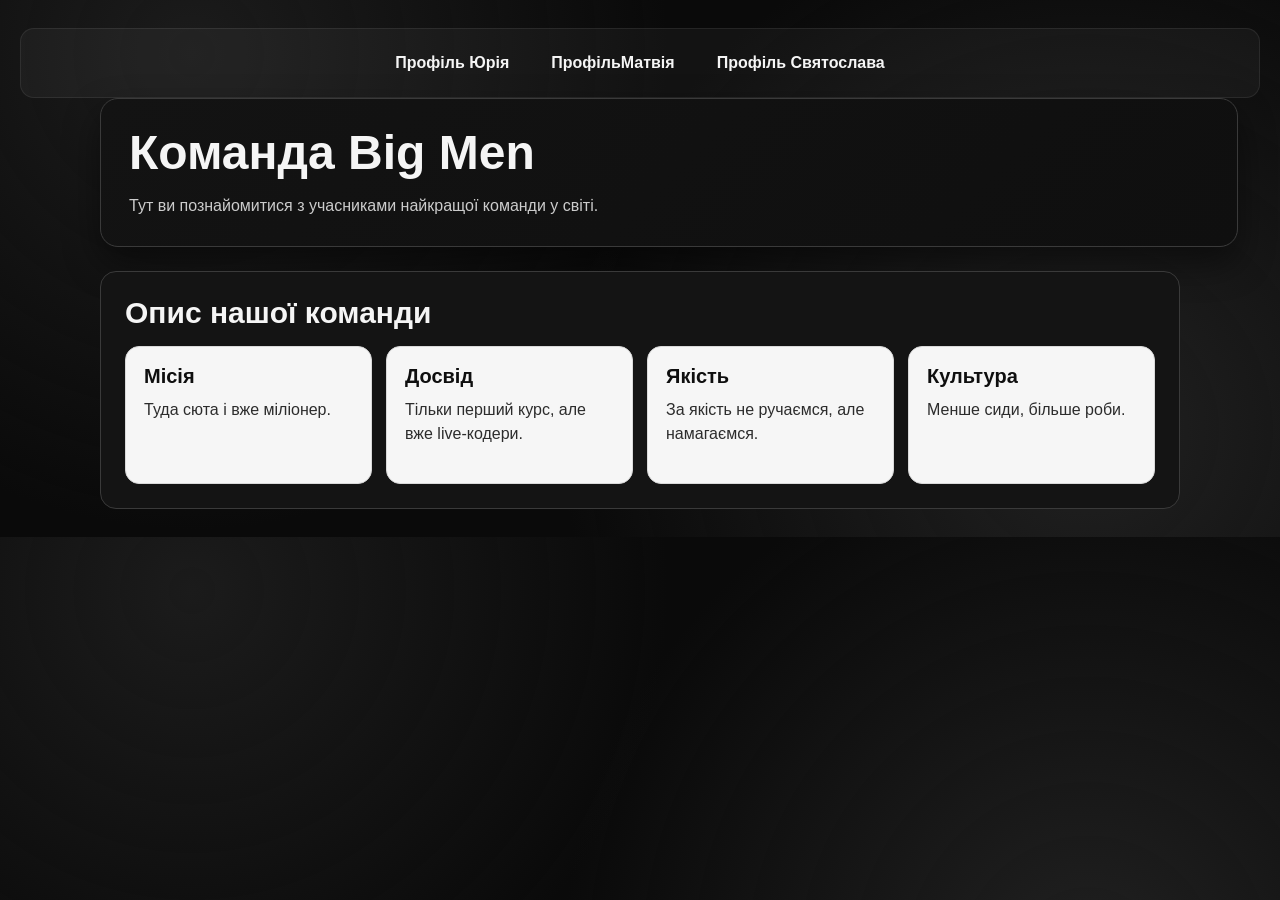
==== index.html @ 5941e0c5 "Промт: Проект — це локальний сайт. На головній сторінці index.html є список учасників, і кожен веде " ====
﻿<!DOCTYPE html>
<html lang="uk">
<head>
    <meta charset="UTF-8">
    <meta name="viewport" content="width=device-width, initial-scale=1.0">
    <title>Big Men</title>
    <link rel="stylesheet" href="style.css">
</head>
<body class="home-page">
    <nav class="site-nav" aria-label="Навігація по учасниках">
        <a href="Myhal_Yurii/Myhal.html">Профіль Юрія</a>
        <a href="Matvii_Kovalov/Kovalov.html">ПрофільМатвія</a>
        <a href="Sviatoslav_Lylo/Sviatoslav.html">Профіль Святослава</a>
    </nav>

    <main class="home-shell" aria-labelledby="home-title">
        <section class="home-hero card">
            <h1 id="home-title">Команда Big Men</h1>
            <p class="home-lead">Тут ви познайомитися з учасниками найкращої команди у світі.</p>
        </section>

        <section class="home-section" aria-labelledby="team-cells-title">
            <h2 id="team-cells-title">Опис нашої команди</h2>
            <div class="home-cells">
                <article class="home-cell">
                    <h3>Місія</h3>
                    <p>Туда сюта і вже міліонер.</p>
                </article>
                <article class="home-cell">
                    <h3>Досвід</h3>
                    <p>Тільки перший курс, але вже live-кодери.</p>
                </article>
                <article class="home-cell">
                    <h3>Якість</h3>
                    <p>За якість не ручаємся, але намагаємся.</p>
                </article>
                <article class="home-cell">
                    <h3>Культура</h3>
                    <p>Менше сиди, більше роби.</p>
                </article>
            </div>
        </section>
    </main>
</body>
</html>
---- style.css ----
﻿/* Це загальні стилі для всього сайту */
body {
    background-color: #f0f4f8; /* Світло-блакитний фон */
    font-family: Arial, sans-serif;
    text-align: center;
    margin: 0;
    padding: 50px;
}

.card {
    background: white;
    padding: 30px;
    border-radius: 15px;
    display: inline-block;
    box-shadow: 0 4px 15px rgba(0,0,0,0.1);
    max-width: 400px; /* Обмежуємо ширину для кращого вигляду */
}

/* Стилі для вашого фото */
.profile-photo {
    width: 150px; /* Ширина фото */
    height: 150px; /* Висота фото */
    border-radius: 50%; /* Робить фото круглим */
    object-fit: cover; /* Запобігає розтягуванню зображення */
    border: 5px solid #f0f4f8; /* Легка рамка навколо фото */
    margin-bottom: 20px; /* Відступ знизу від фото */
}

h1 {
    color: #333;
    font-size: 24px;
    margin-bottom: 15px;
}

p {
    color: #555;
    line-height: 1.5;
    margin: 10px 0;
}

a {
    color: #ff0033;
    text-decoration: none;
    font-weight: bold;
}

    a:hover {
        text-decoration: underline;
    }
/* Додаткові стилі для списку на головній */
.team-list {
    list-style: none; /* Прибираємо стандартні крапки */
    padding: 0;
    margin-top: 20px;
}

    .team-list li {
        background-color: #f9f9f9;
        margin: 10px 0;
        padding: 15px;
        border-radius: 10px;
        transition: 0.3s;
        border: 1px solid #eee;
    }

        .team-list li:hover {
            background-color: #eef6ff;
            transform: translateY(-2px); /* Легкий ефект підстрибування */
        }

hr {
    border: 0;
    border-top: 1px solid #eee;
    margin: 20px 0;
}

/* Головна сторінка: ізольований чорно-білий стиль */
.home-page {
    --home-bg: #0a0a0a;
    --home-surface: #141414;
    --home-surface-soft: #1d1d1d;
    --home-text: #f5f5f5;
    --home-muted: #cccccc;
    --home-border: #3a3a3a;
    --home-focus: #ffffff;
    background:
        radial-gradient(circle at 15% 10%, #1b1b1b 0%, rgba(27, 27, 27, 0) 40%),
        radial-gradient(circle at 85% 80%, #202020 0%, rgba(32, 32, 32, 0) 45%),
        #0a0a0a;
    color: var(--home-text);
    font-family: "Segoe UI", "Trebuchet MS", sans-serif;
    text-align: left;
    margin: 0;
    padding: 28px 20px;
}

.home-page .home-shell {
    width: min(1080px, 100%);
    margin: 0 auto;
    display: grid;
    gap: 24px;
}

.home-page .site-nav {
    display: flex;
    justify-content: center;
    gap: 12px;
    flex-wrap: wrap;
    background: rgba(255, 255, 255, 0.04);
    border: 1px solid rgba(255, 255, 255, 0.08);
    border-radius: 14px;
    padding: 14px 18px;
}

.home-page .site-nav a {
    color: var(--home-text);
    text-decoration: none;
    padding: 10px 14px;
    border-radius: 12px;
    border: 1px solid transparent;
    transition: background 0.2s ease, border-color 0.2s ease;
}

.home-page .site-nav a:hover,
.home-page .site-nav a:focus-visible {
    background: rgba(255, 255, 255, 0.08);
    border-color: rgba(255, 255, 255, 0.16);
}

.home-page .card {
    display: block;
    max-width: none;
    width: 100%;
    background: linear-gradient(135deg, #131313 0%, #0f0f0f 100%);
    border: 1px solid var(--home-border);
    box-shadow: 0 16px 36px rgba(0, 0, 0, 0.45);
    border-radius: 18px;
    padding: 28px;
}

.home-page .home-kicker {
    margin: 0 0 8px;
    text-transform: uppercase;
    letter-spacing: 0.08em;
    font-size: 12px;
    color: var(--home-muted);
}

.home-page h1,
.home-page h2,
.home-page h3,
.home-page p {
    color: var(--home-text);
}

.home-page h1 {
    margin: 0;
    font-size: clamp(30px, 6vw, 48px);
    line-height: 1.1;
}

.home-page .home-lead {
    margin: 14px 0 0;
    color: var(--home-muted);
    max-width: 62ch;
}

.home-page .home-section {
    background: var(--home-surface);
    border: 1px solid var(--home-border);
    border-radius: 16px;
    padding: 24px;
}

.home-page h2 {
    margin: 0 0 16px;
    font-size: clamp(22px, 4.2vw, 30px);
}

.home-page .home-team-list {
    margin: 0;
    display: grid;
    gap: 12px;
}

.home-page .home-team-list li {
    margin: 0;
    padding: 0;
    border: 0;
    border-radius: 0;
    background: none;
    transform: none;
}

.home-page .home-team-list li:hover {
    background: none;
    transform: none;
}

.home-page .home-team-list a {
    display: block;
    padding: 14px 16px;
    border-radius: 12px;
    border: 1px solid var(--home-border);
    background: var(--home-surface-soft);
    color: var(--home-text);
    font-weight: 600;
    text-decoration: none;
    line-height: 1.45;
    overflow-wrap: anywhere;
    transition: background-color 0.2s ease, border-color 0.2s ease;
}

.home-page .home-team-list a:hover {
    background: #252525;
    border-color: #585858;
    text-decoration: none;
}

.home-page .home-cells {
    display: grid;
    grid-template-columns: repeat(auto-fit, minmax(220px, 1fr));
    gap: 14px;
}

.home-page .home-cell {
    background: #f6f6f6;
    color: #121212;
    border: 1px solid #d9d9d9;
    border-radius: 14px;
    padding: 18px;
    min-height: 100px;
}

.home-page .home-cell h3 {
    color: #0f0f0f;
    margin: 0 0 10px;
    font-size: 20px;
}

.home-page .home-cell p {
    color: #2c2c2c;
    margin: 0;
}

.home-page .home-cell-placeholder {
    background: repeating-linear-gradient(
        -45deg,
        #ececec,
        #ececec 10px,
        #e0e0e0 10px,
        #e0e0e0 20px
    );
}

.home-page a:focus-visible {
    outline: 3px solid var(--home-focus);
    outline-offset: 3px;
}

@media (max-width: 480px) {
    .home-page {
        padding: 16px 12px;
    }

    .home-page .card,
    .home-page .home-section {
        padding: 18px;
    }

    .home-page .home-team-list a {
        padding: 12px;
    }
}
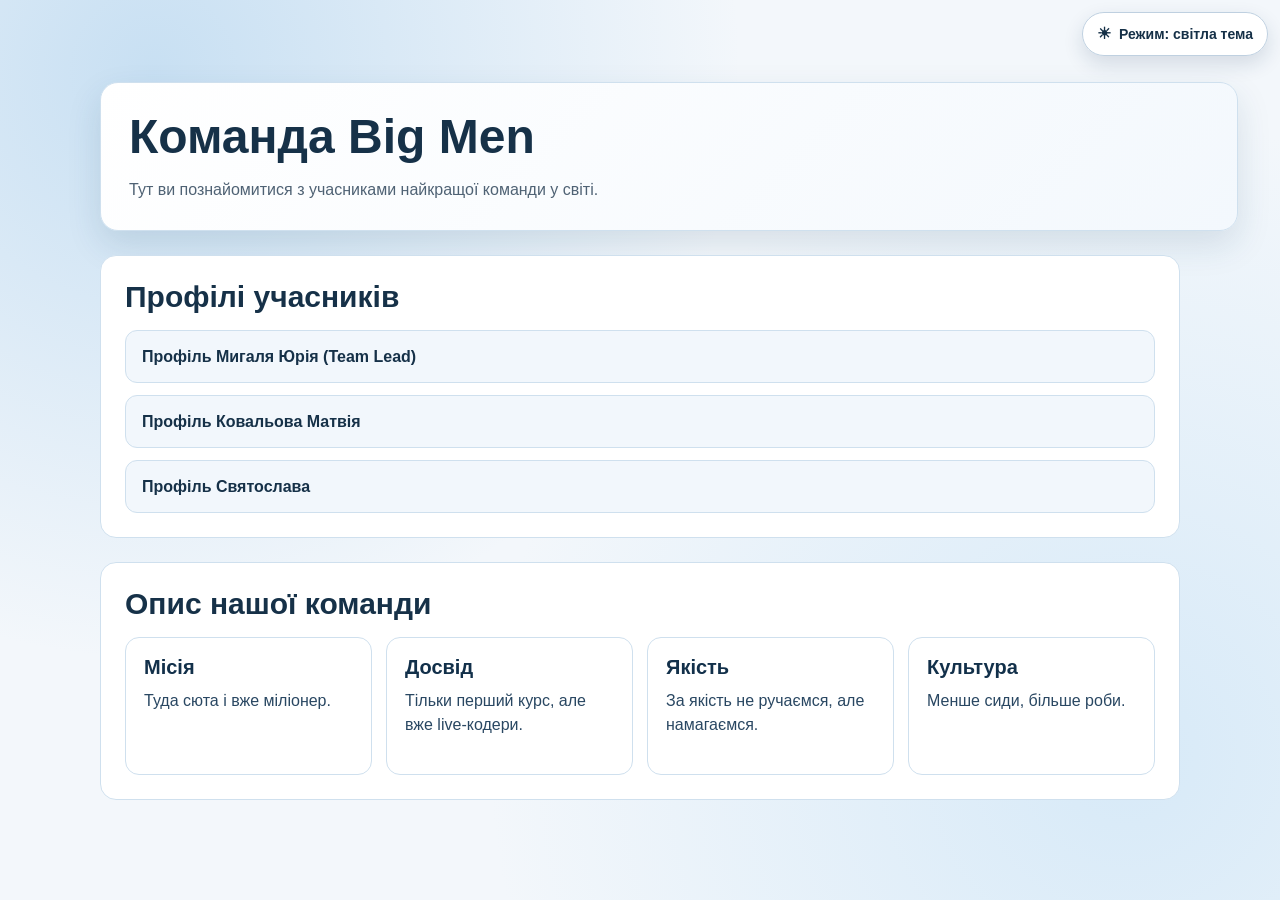
==== commit 497113eb: "Промт = На головній сторінці у index.html файлі треба обновити стиль зробити його більш сучасним, ко" ====
--- a/index.html
+++ b/index.html
@@ -7,16 +7,32 @@
     <link rel="stylesheet" href="style.css">
 </head>
 <body class="home-page">
-    <nav class="site-nav" aria-label="Навігація по учасниках">
-        <a href="Myhal_Yurii/Myhal.html">Профіль Юрія</a>
-        <a href="Matvii_Kovalov/Kovalov.html">ПрофільМатвія</a>
-        <a href="Sviatoslav_Lylo/Sviatoslav.html">Профіль Святослава</a>
-    </nav>
-
+    <input type="checkbox" id="home-theme-toggle" class="home-theme-toggle-input">
+    <label for="home-theme-toggle" class="home-theme-toggle-label">
+        <span class="home-theme-icon home-theme-icon-sun" aria-hidden="true">☀</span>
+        <span class="home-theme-icon home-theme-icon-moon" aria-hidden="true">🌙</span>
+        <span class="home-theme-toggle-text home-theme-toggle-text-light">Режим: світла тема</span>
+        <span class="home-theme-toggle-text home-theme-toggle-text-dark">Режим: темна тема</span>
+    </label>
     <main class="home-shell" aria-labelledby="home-title">
         <section class="home-hero card">
             <h1 id="home-title">Команда Big Men</h1>
             <p class="home-lead">Тут ви познайомитися з учасниками найкращої команди у світі.</p>
+        </section>
+
+        <section class="home-section" aria-labelledby="team-links-title">
+            <h2 id="team-links-title">Профілі учасників</h2>
+            <ul class="team-list home-team-list">
+                <li>
+                    <a href="Myhal_Yurii/Myhal.html">Профіль Мигаля Юрія (Team Lead)</a>
+                </li>
+                <li>
+                    <a href="Matvii_Kovalov/Kovalov.html">Профіль Ковальова Матвія</a>
+                </li>
+                <li>
+                    <a href="Sviatoslav_Lylo/Sviatoslav.html">Профіль Святослава</a>
+                </li>
+            </ul>
         </section>
 
         <section class="home-section" aria-labelledby="team-cells-title">
--- a/style.css
+++ b/style.css
@@ -74,8 +74,132 @@
     margin: 20px 0;
 }
 
-/* Головна сторінка: ізольований чорно-білий стиль */
+/* Головна сторінка: перемикач світлої/темної теми тільки через CSS */
 .home-page {
+    background-color: #f3f7fb;
+    font-family: "Segoe UI", "Trebuchet MS", sans-serif;
+    text-align: left;
+    margin: 0;
+    padding:
+        calc(28px + env(safe-area-inset-top, 0px))
+        calc(20px + env(safe-area-inset-right, 0px))
+        calc(28px + env(safe-area-inset-bottom, 0px))
+        calc(20px + env(safe-area-inset-left, 0px));
+    min-height: 100vh;
+    box-sizing: border-box;
+}
+
+.home-page .home-theme-toggle-input {
+    position: fixed;
+    top: calc(16px + env(safe-area-inset-top, 0px));
+    right: calc(16px + env(safe-area-inset-right, 0px));
+    width: 1px;
+    height: 1px;
+    opacity: 0.01;
+    z-index: 11;
+}
+
+.home-page .home-theme-toggle-label {
+    position: fixed;
+    top: calc(12px + env(safe-area-inset-top, 0px));
+    right: calc(12px + env(safe-area-inset-right, 0px));
+    z-index: 10;
+    display: inline-flex;
+    align-items: center;
+    gap: 8px;
+    padding: 10px 14px;
+    min-width: 44px;
+    min-height: 44px;
+    box-sizing: border-box;
+    border-radius: 999px;
+    border: 1px solid #bfd0e0;
+    background: rgba(255, 255, 255, 0.95);
+    color: #153047;
+    font-size: 14px;
+    font-weight: 600;
+    cursor: pointer;
+    box-shadow: 0 8px 20px rgba(20, 52, 84, 0.14);
+}
+
+.home-page .home-theme-toggle-input:focus-visible + .home-theme-toggle-label {
+    outline: 3px solid #0e639c;
+    outline-offset: 3px;
+}
+
+.home-page .home-theme-icon {
+    font-size: 16px;
+    line-height: 1;
+}
+
+.home-page .home-theme-icon-moon {
+    display: none;
+}
+
+.home-page .home-theme-toggle-text-dark {
+    display: none;
+}
+
+.home-page .home-theme-toggle-input:checked + .home-theme-toggle-label .home-theme-icon-sun {
+    display: none;
+}
+
+.home-page .home-theme-toggle-input:checked + .home-theme-toggle-label .home-theme-icon-moon {
+    display: inline;
+}
+
+.home-page .home-theme-toggle-input:checked + .home-theme-toggle-label .home-theme-toggle-text-light {
+    display: none;
+}
+
+.home-page .home-theme-toggle-input:checked + .home-theme-toggle-label .home-theme-toggle-text-dark {
+    display: inline;
+}
+
+.home-page .home-shell {
+    --home-bg: #f3f7fb;
+    --home-surface: #ffffff;
+    --home-surface-soft: #f2f7fc;
+    --home-text: #163148;
+    --home-muted: #4f6274;
+    --home-border: #cfe0ee;
+    --home-focus: #0e639c;
+    --home-card-bg: linear-gradient(135deg, #ffffff 0%, #f3f8fd 100%);
+    --home-link-hover-bg: #e6f1fb;
+    --home-link-hover-border: #8bb6d9;
+    --home-cell-bg: #ffffff;
+    --home-cell-title: #12304a;
+    --home-cell-text: #294762;
+    --home-page-glow-1: rgba(160, 202, 235, 0.52);
+    --home-page-glow-2: rgba(193, 223, 245, 0.56);
+    --home-shadow: 0 14px 34px rgba(27, 70, 102, 0.13);
+    width: min(1080px, 100%);
+    margin: 0 auto;
+    display: grid;
+    gap: 24px;
+    color: var(--home-text);
+    position: relative;
+    z-index: 0;
+    isolation: isolate;
+    border-radius: 24px;
+    padding:
+        calc(54px + env(safe-area-inset-top, 0px))
+        calc(28px + env(safe-area-inset-right, 0px))
+        calc(28px + env(safe-area-inset-bottom, 0px))
+        calc(28px + env(safe-area-inset-left, 0px));
+}
+
+.home-page .home-shell::before {
+    content: "";
+    position: fixed;
+    inset: 0;
+    z-index: -1;
+    background:
+        radial-gradient(circle at 12% 8%, var(--home-page-glow-1) 0%, rgba(160, 202, 235, 0) 42%),
+        radial-gradient(circle at 88% 84%, var(--home-page-glow-2) 0%, rgba(193, 223, 245, 0) 47%),
+        var(--home-bg);
+}
+
+.home-page .home-theme-toggle-input:checked ~ .home-shell {
     --home-bg: #0a0a0a;
     --home-surface: #141414;
     --home-surface-soft: #1d1d1d;
@@ -83,67 +207,33 @@
     --home-muted: #cccccc;
     --home-border: #3a3a3a;
     --home-focus: #ffffff;
-    background:
-        radial-gradient(circle at 15% 10%, #1b1b1b 0%, rgba(27, 27, 27, 0) 40%),
-        radial-gradient(circle at 85% 80%, #202020 0%, rgba(32, 32, 32, 0) 45%),
-        #0a0a0a;
-    color: var(--home-text);
-    font-family: "Segoe UI", "Trebuchet MS", sans-serif;
-    text-align: left;
-    margin: 0;
-    padding: 28px 20px;
-}
-
-.home-page .home-shell {
-    width: min(1080px, 100%);
-    margin: 0 auto;
-    display: grid;
-    gap: 24px;
-}
-
-.home-page .site-nav {
-    display: flex;
-    justify-content: center;
-    gap: 12px;
-    flex-wrap: wrap;
-    background: rgba(255, 255, 255, 0.04);
-    border: 1px solid rgba(255, 255, 255, 0.08);
-    border-radius: 14px;
-    padding: 14px 18px;
-}
-
-.home-page .site-nav a {
-    color: var(--home-text);
-    text-decoration: none;
-    padding: 10px 14px;
-    border-radius: 12px;
-    border: 1px solid transparent;
-    transition: background 0.2s ease, border-color 0.2s ease;
-}
-
-.home-page .site-nav a:hover,
-.home-page .site-nav a:focus-visible {
-    background: rgba(255, 255, 255, 0.08);
-    border-color: rgba(255, 255, 255, 0.16);
+    --home-card-bg: linear-gradient(135deg, #131313 0%, #0f0f0f 100%);
+    --home-link-hover-bg: #252525;
+    --home-link-hover-border: #585858;
+    --home-cell-bg: #1a1a1a;
+    --home-cell-title: #f5f5f5;
+    --home-cell-text: #cccccc;
+    --home-page-glow-1: rgba(27, 27, 27, 0.9);
+    --home-page-glow-2: rgba(32, 32, 32, 0.9);
+    --home-shadow: 0 16px 36px rgba(0, 0, 0, 0.45);
+}
+
+.home-page .home-theme-toggle-input:checked + .home-theme-toggle-label {
+    border-color: #4a4a4a;
+    background: rgba(19, 19, 19, 0.96);
+    color: #f5f5f5;
+    box-shadow: 0 10px 24px rgba(0, 0, 0, 0.4);
 }
 
 .home-page .card {
     display: block;
     max-width: none;
     width: 100%;
-    background: linear-gradient(135deg, #131313 0%, #0f0f0f 100%);
+    background: var(--home-card-bg);
     border: 1px solid var(--home-border);
-    box-shadow: 0 16px 36px rgba(0, 0, 0, 0.45);
+    box-shadow: var(--home-shadow);
     border-radius: 18px;
     padding: 28px;
-}
-
-.home-page .home-kicker {
-    margin: 0 0 8px;
-    text-transform: uppercase;
-    letter-spacing: 0.08em;
-    font-size: 12px;
-    color: var(--home-muted);
 }
 
 .home-page h1,
@@ -212,8 +302,8 @@
 }
 
 .home-page .home-team-list a:hover {
-    background: #252525;
-    border-color: #585858;
+    background: var(--home-link-hover-bg);
+    border-color: var(--home-link-hover-border);
     text-decoration: none;
 }
 
@@ -224,33 +314,22 @@
 }
 
 .home-page .home-cell {
-    background: #f6f6f6;
-    color: #121212;
-    border: 1px solid #d9d9d9;
+    background: var(--home-cell-bg);
+    border: 1px solid var(--home-border);
     border-radius: 14px;
     padding: 18px;
     min-height: 100px;
 }
 
 .home-page .home-cell h3 {
-    color: #0f0f0f;
+    color: var(--home-cell-title);
     margin: 0 0 10px;
     font-size: 20px;
 }
 
 .home-page .home-cell p {
-    color: #2c2c2c;
-    margin: 0;
-}
-
-.home-page .home-cell-placeholder {
-    background: repeating-linear-gradient(
-        -45deg,
-        #ececec,
-        #ececec 10px,
-        #e0e0e0 10px,
-        #e0e0e0 20px
-    );
+    color: var(--home-cell-text);
+    margin: 0;
 }
 
 .home-page a:focus-visible {
@@ -260,7 +339,33 @@
 
 @media (max-width: 480px) {
     .home-page {
-        padding: 16px 12px;
+        padding:
+            calc(16px + env(safe-area-inset-top, 0px))
+            calc(12px + env(safe-area-inset-right, 0px))
+            calc(16px + env(safe-area-inset-bottom, 0px))
+            calc(12px + env(safe-area-inset-left, 0px));
+    }
+
+    .home-page .home-theme-toggle-input {
+        top: calc(12px + env(safe-area-inset-top, 0px));
+        right: calc(12px + env(safe-area-inset-right, 0px));
+    }
+
+    .home-page .home-theme-toggle-label {
+        top: calc(8px + env(safe-area-inset-top, 0px));
+        right: calc(8px + env(safe-area-inset-right, 0px));
+        padding: 9px 12px;
+        gap: 6px;
+        font-size: 13px;
+    }
+
+    .home-page .home-shell {
+        padding:
+            calc(52px + env(safe-area-inset-top, 0px))
+            calc(14px + env(safe-area-inset-right, 0px))
+            calc(14px + env(safe-area-inset-bottom, 0px))
+            calc(14px + env(safe-area-inset-left, 0px));
+        border-radius: 16px;
     }
 
     .home-page .card,
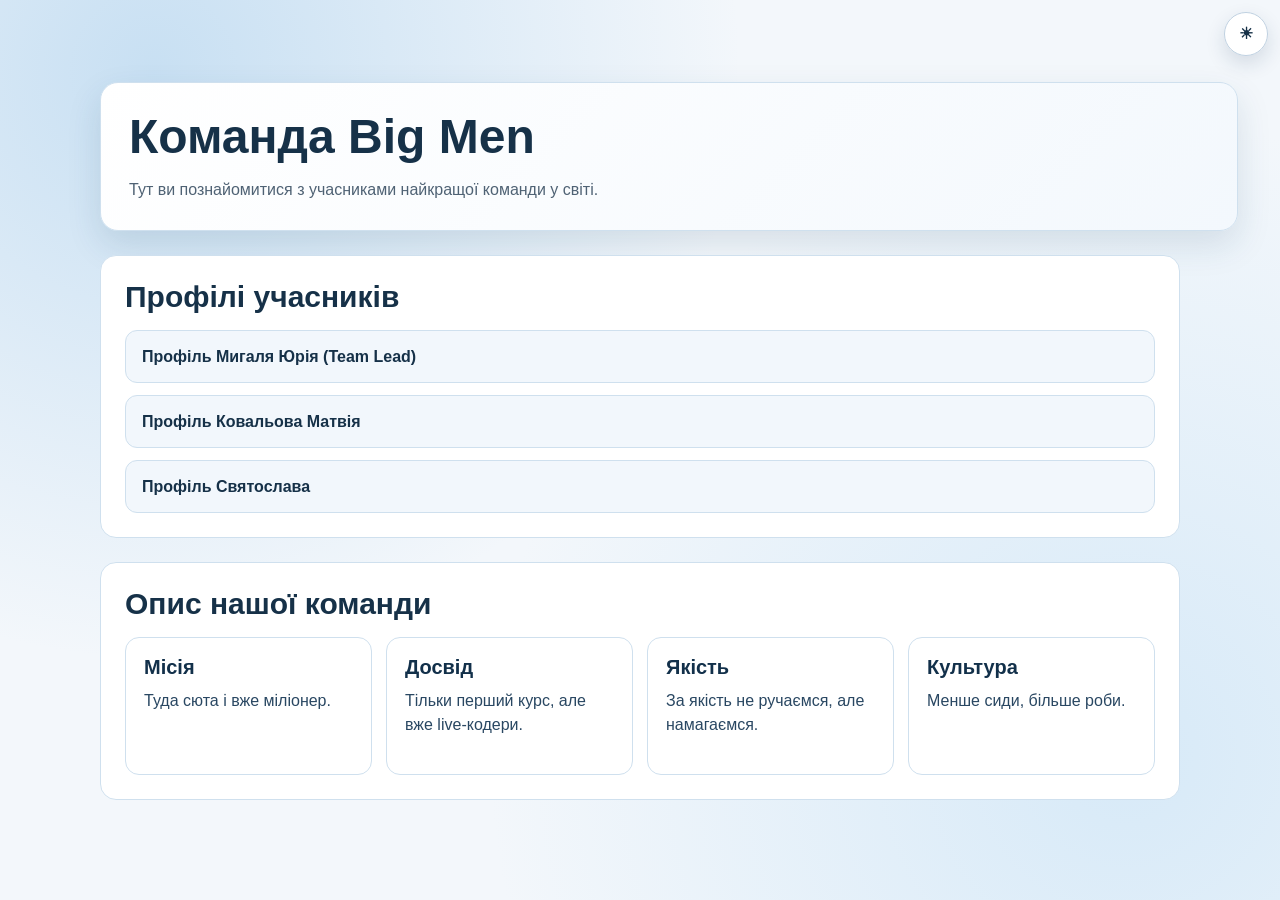
==== commit 1835c189: "Промт = Напиши мені світлу і темну тему з JavaScript, все що було ти додав для світлой і темної теми" ====
--- a/index.html
+++ b/index.html
@@ -7,13 +7,10 @@
     <link rel="stylesheet" href="style.css">
 </head>
 <body class="home-page">
-    <input type="checkbox" id="home-theme-toggle" class="home-theme-toggle-input">
-    <label for="home-theme-toggle" class="home-theme-toggle-label">
+    <button type="button" class="home-theme-toggle-button" aria-live="polite" aria-pressed="false" aria-label="Увімкнути темну тему">
         <span class="home-theme-icon home-theme-icon-sun" aria-hidden="true">☀</span>
         <span class="home-theme-icon home-theme-icon-moon" aria-hidden="true">🌙</span>
-        <span class="home-theme-toggle-text home-theme-toggle-text-light">Режим: світла тема</span>
-        <span class="home-theme-toggle-text home-theme-toggle-text-dark">Режим: темна тема</span>
-    </label>
+    </button>
     <main class="home-shell" aria-labelledby="home-title">
         <section class="home-hero card">
             <h1 id="home-title">Команда Big Men</h1>
@@ -57,5 +54,6 @@
             </div>
         </section>
     </main>
+    <script src="script.js"></script>
 </body>
 </html>
--- a/style.css
+++ b/style.css
@@ -74,7 +74,7 @@
     margin: 20px 0;
 }
 
-/* Головна сторінка: перемикач світлої/темної теми тільки через CSS */
+/* Головна сторінка: перемикач світлої/темної теми через JavaScript */
 .home-page {
     background-color: #f3f7fb;
     font-family: "Segoe UI", "Trebuchet MS", sans-serif;
@@ -89,17 +89,7 @@
     box-sizing: border-box;
 }
 
-.home-page .home-theme-toggle-input {
-    position: fixed;
-    top: calc(16px + env(safe-area-inset-top, 0px));
-    right: calc(16px + env(safe-area-inset-right, 0px));
-    width: 1px;
-    height: 1px;
-    opacity: 0.01;
-    z-index: 11;
-}
-
-.home-page .home-theme-toggle-label {
+.home-page .home-theme-toggle-button {
     position: fixed;
     top: calc(12px + env(safe-area-inset-top, 0px));
     right: calc(12px + env(safe-area-inset-right, 0px));
@@ -121,7 +111,7 @@
     box-shadow: 0 8px 20px rgba(20, 52, 84, 0.14);
 }
 
-.home-page .home-theme-toggle-input:focus-visible + .home-theme-toggle-label {
+.home-page .home-theme-toggle-button:focus-visible {
     outline: 3px solid #0e639c;
     outline-offset: 3px;
 }
@@ -135,23 +125,11 @@
     display: none;
 }
 
-.home-page .home-theme-toggle-text-dark {
+.home-page[data-home-theme='dark'] .home-theme-icon-sun {
     display: none;
 }
 
-.home-page .home-theme-toggle-input:checked + .home-theme-toggle-label .home-theme-icon-sun {
-    display: none;
-}
-
-.home-page .home-theme-toggle-input:checked + .home-theme-toggle-label .home-theme-icon-moon {
-    display: inline;
-}
-
-.home-page .home-theme-toggle-input:checked + .home-theme-toggle-label .home-theme-toggle-text-light {
-    display: none;
-}
-
-.home-page .home-theme-toggle-input:checked + .home-theme-toggle-label .home-theme-toggle-text-dark {
+.home-page[data-home-theme='dark'] .home-theme-icon-moon {
     display: inline;
 }
 
@@ -199,7 +177,7 @@
         var(--home-bg);
 }
 
-.home-page .home-theme-toggle-input:checked ~ .home-shell {
+.home-page[data-home-theme='dark'] .home-shell {
     --home-bg: #0a0a0a;
     --home-surface: #141414;
     --home-surface-soft: #1d1d1d;
@@ -218,7 +196,7 @@
     --home-shadow: 0 16px 36px rgba(0, 0, 0, 0.45);
 }
 
-.home-page .home-theme-toggle-input:checked + .home-theme-toggle-label {
+.home-page[data-home-theme='dark'] .home-theme-toggle-button {
     border-color: #4a4a4a;
     background: rgba(19, 19, 19, 0.96);
     color: #f5f5f5;
@@ -337,6 +315,18 @@
     outline-offset: 3px;
 }
 
+@media (prefers-reduced-motion: reduce) {
+    .home-page .team-list li,
+    .home-page .home-team-list a {
+        transition: none;
+    }
+
+    .home-page .team-list li:hover,
+    .home-page .home-team-list li:hover {
+        transform: none;
+    }
+}
+
 @media (max-width: 480px) {
     .home-page {
         padding:
@@ -346,12 +336,7 @@
             calc(12px + env(safe-area-inset-left, 0px));
     }
 
-    .home-page .home-theme-toggle-input {
-        top: calc(12px + env(safe-area-inset-top, 0px));
-        right: calc(12px + env(safe-area-inset-right, 0px));
-    }
-
-    .home-page .home-theme-toggle-label {
+    .home-page .home-theme-toggle-button {
         top: calc(8px + env(safe-area-inset-top, 0px));
         right: calc(8px + env(safe-area-inset-right, 0px));
         padding: 9px 12px;
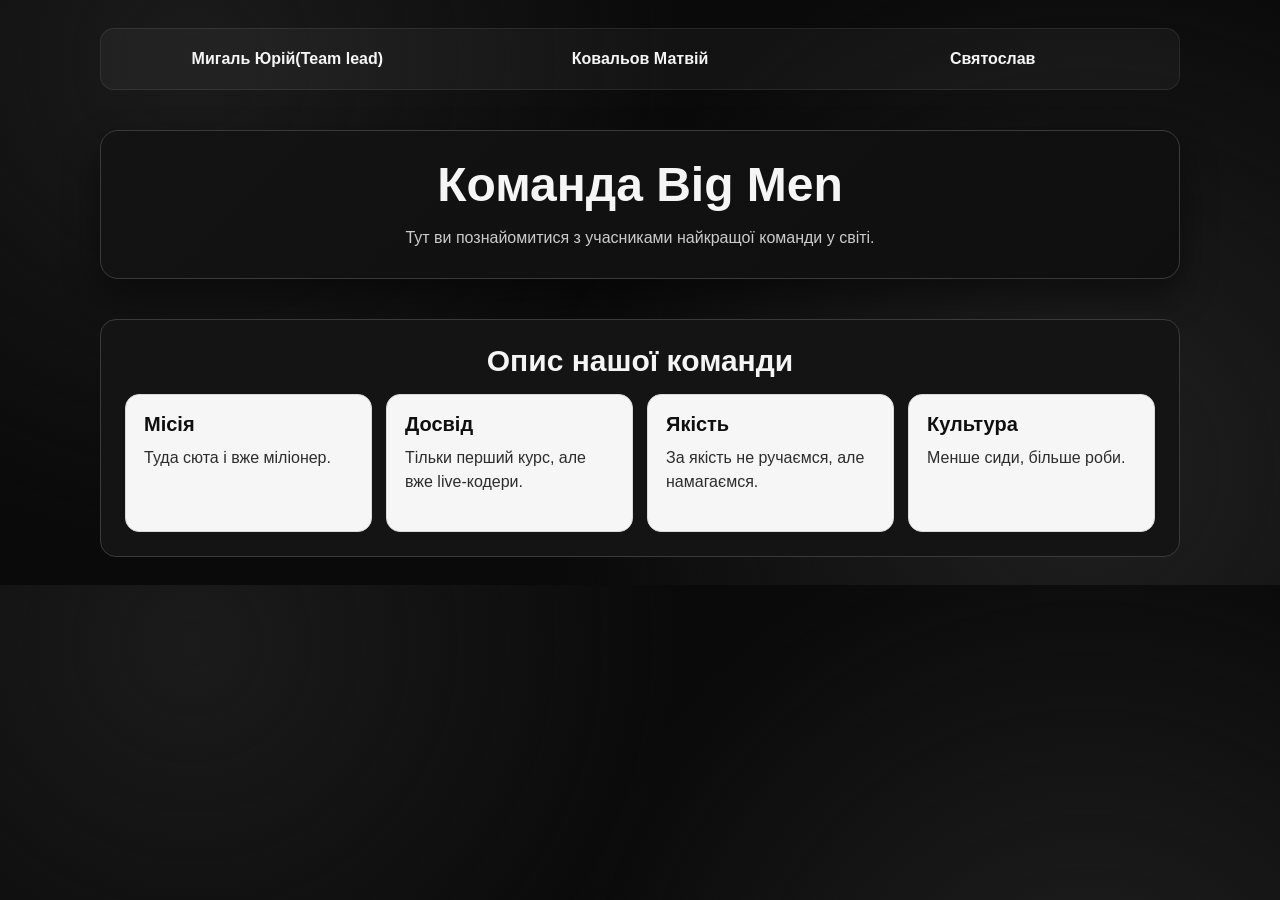
==== commit b0857081: "Перший промт: Цей проект - це сервер. Треба відцентрувати всі блоки. Navbar треба відредагувати так," ====
--- a/index.html
+++ b/index.html
@@ -7,29 +7,16 @@
     <link rel="stylesheet" href="style.css">
 </head>
 <body class="home-page">
-    <button type="button" class="home-theme-toggle-button" aria-live="polite" aria-pressed="false" aria-label="Увімкнути темну тему">
-        <span class="home-theme-icon home-theme-icon-sun" aria-hidden="true">☀</span>
-        <span class="home-theme-icon home-theme-icon-moon" aria-hidden="true">🌙</span>
-    </button>
+    <nav class="site-nav" aria-label="Навігація по учасниках">
+        <a href="Myhal_Yurii/Myhal.html">Мигаль Юрій(Team lead)</a>
+        <a href="Matvii_Kovalov/Kovalov.html">Ковальов Матвій</a>
+        <a href="Sviatoslav_Lylo/Sviatoslav.html">Святослав</a>
+    </nav>
+
     <main class="home-shell" aria-labelledby="home-title">
         <section class="home-hero card">
             <h1 id="home-title">Команда Big Men</h1>
             <p class="home-lead">Тут ви познайомитися з учасниками найкращої команди у світі.</p>
-        </section>
-
-        <section class="home-section" aria-labelledby="team-links-title">
-            <h2 id="team-links-title">Профілі учасників</h2>
-            <ul class="team-list home-team-list">
-                <li>
-                    <a href="Myhal_Yurii/Myhal.html">Профіль Мигаля Юрія (Team Lead)</a>
-                </li>
-                <li>
-                    <a href="Matvii_Kovalov/Kovalov.html">Профіль Ковальова Матвія</a>
-                </li>
-                <li>
-                    <a href="Sviatoslav_Lylo/Sviatoslav.html">Профіль Святослава</a>
-                </li>
-            </ul>
         </section>
 
         <section class="home-section" aria-labelledby="team-cells-title">
@@ -54,6 +41,5 @@
             </div>
         </section>
     </main>
-    <script src="script.js"></script>
 </body>
 </html>
--- a/style.css
+++ b/style.css
@@ -74,110 +74,8 @@
     margin: 20px 0;
 }
 
-/* Головна сторінка: перемикач світлої/темної теми через JavaScript */
+/* Головна сторінка: ізольований чорно-білий стиль */
 .home-page {
-    background-color: #f3f7fb;
-    font-family: "Segoe UI", "Trebuchet MS", sans-serif;
-    text-align: left;
-    margin: 0;
-    padding:
-        calc(28px + env(safe-area-inset-top, 0px))
-        calc(20px + env(safe-area-inset-right, 0px))
-        calc(28px + env(safe-area-inset-bottom, 0px))
-        calc(20px + env(safe-area-inset-left, 0px));
-    min-height: 100vh;
-    box-sizing: border-box;
-}
-
-.home-page .home-theme-toggle-button {
-    position: fixed;
-    top: calc(12px + env(safe-area-inset-top, 0px));
-    right: calc(12px + env(safe-area-inset-right, 0px));
-    z-index: 10;
-    display: inline-flex;
-    align-items: center;
-    gap: 8px;
-    padding: 10px 14px;
-    min-width: 44px;
-    min-height: 44px;
-    box-sizing: border-box;
-    border-radius: 999px;
-    border: 1px solid #bfd0e0;
-    background: rgba(255, 255, 255, 0.95);
-    color: #153047;
-    font-size: 14px;
-    font-weight: 600;
-    cursor: pointer;
-    box-shadow: 0 8px 20px rgba(20, 52, 84, 0.14);
-}
-
-.home-page .home-theme-toggle-button:focus-visible {
-    outline: 3px solid #0e639c;
-    outline-offset: 3px;
-}
-
-.home-page .home-theme-icon {
-    font-size: 16px;
-    line-height: 1;
-}
-
-.home-page .home-theme-icon-moon {
-    display: none;
-}
-
-.home-page[data-home-theme='dark'] .home-theme-icon-sun {
-    display: none;
-}
-
-.home-page[data-home-theme='dark'] .home-theme-icon-moon {
-    display: inline;
-}
-
-.home-page .home-shell {
-    --home-bg: #f3f7fb;
-    --home-surface: #ffffff;
-    --home-surface-soft: #f2f7fc;
-    --home-text: #163148;
-    --home-muted: #4f6274;
-    --home-border: #cfe0ee;
-    --home-focus: #0e639c;
-    --home-card-bg: linear-gradient(135deg, #ffffff 0%, #f3f8fd 100%);
-    --home-link-hover-bg: #e6f1fb;
-    --home-link-hover-border: #8bb6d9;
-    --home-cell-bg: #ffffff;
-    --home-cell-title: #12304a;
-    --home-cell-text: #294762;
-    --home-page-glow-1: rgba(160, 202, 235, 0.52);
-    --home-page-glow-2: rgba(193, 223, 245, 0.56);
-    --home-shadow: 0 14px 34px rgba(27, 70, 102, 0.13);
-    width: min(1080px, 100%);
-    margin: 0 auto;
-    display: grid;
-    gap: 24px;
-    color: var(--home-text);
-    position: relative;
-    z-index: 0;
-    isolation: isolate;
-    border-radius: 24px;
-    padding:
-        calc(54px + env(safe-area-inset-top, 0px))
-        calc(28px + env(safe-area-inset-right, 0px))
-        calc(28px + env(safe-area-inset-bottom, 0px))
-        calc(28px + env(safe-area-inset-left, 0px));
-}
-
-.home-page .home-shell::before {
-    content: "";
-    position: fixed;
-    inset: 0;
-    z-index: -1;
-    background:
-        radial-gradient(circle at 12% 8%, var(--home-page-glow-1) 0%, rgba(160, 202, 235, 0) 42%),
-        radial-gradient(circle at 88% 84%, var(--home-page-glow-2) 0%, rgba(193, 223, 245, 0) 47%),
-        var(--home-bg);
-}
-
-.home-page[data-home-theme='dark'] .home-shell {
     --home-bg: #0a0a0a;
     --home-surface: #141414;
     --home-surface-soft: #1d1d1d;
@@ -185,33 +83,126 @@
     --home-muted: #cccccc;
     --home-border: #3a3a3a;
     --home-focus: #ffffff;
-    --home-card-bg: linear-gradient(135deg, #131313 0%, #0f0f0f 100%);
-    --home-link-hover-bg: #252525;
-    --home-link-hover-border: #585858;
-    --home-cell-bg: #1a1a1a;
-    --home-cell-title: #f5f5f5;
-    --home-cell-text: #cccccc;
-    --home-page-glow-1: rgba(27, 27, 27, 0.9);
-    --home-page-glow-2: rgba(32, 32, 32, 0.9);
-    --home-shadow: 0 16px 36px rgba(0, 0, 0, 0.45);
-}
-
-.home-page[data-home-theme='dark'] .home-theme-toggle-button {
-    border-color: #4a4a4a;
-    background: rgba(19, 19, 19, 0.96);
-    color: #f5f5f5;
-    box-shadow: 0 10px 24px rgba(0, 0, 0, 0.4);
+    background:
+        radial-gradient(circle at 15% 10%, #1b1b1b 0%, rgba(27, 27, 27, 0) 40%),
+        radial-gradient(circle at 85% 80%, #202020 0%, rgba(32, 32, 32, 0) 45%),
+        #0a0a0a;
+    color: var(--home-text);
+    font-family: "Segoe UI", "Trebuchet MS", sans-serif;
+    text-align: left;
+    margin: 0;
+    padding: 28px 20px;
+}
+
+.home-page .home-shell {
+    box-sizing: border-box;
+    width: 100%;
+    max-width: 1080px;
+    margin: 0 auto;
+    display: grid;
+    gap: 20px;
+    justify-items: center;
+}
+
+.home-page .home-shell > * {
+    width: 100%;
+    max-width: 1080px;
+    margin: 0 auto;
+}
+
+.home-page .home-hero,
+.home-page .home-section,
+.home-page .site-nav {
+    box-sizing: border-box;
+    width: 100%;
+    max-width: 1080px;
+    margin: 0 auto;
+}
+
+.home-page .site-nav {
+    margin-bottom: 20px;
+}
+
+.home-page .home-hero {
+    margin-top: 20px;
+    margin-bottom: 20px;
+    text-align: center;
+}
+
+.home-page .home-section {
+    margin-top: 0;
+}
+
+.home-page .home-hero h1,
+.home-page .home-section h2 {
+    text-align: center;
+}
+
+.home-page .home-cells {
+    display: grid;
+    grid-template-columns: repeat(3, minmax(220px, 1fr));
+    gap: 14px;
+}
+
+.home-page .site-nav {
+    display: flex;
+    justify-content: center;
+    gap: 12px;
+    flex-wrap: wrap;
+    width: 100%;
+    max-width: 1080px;
+    margin: 0 auto 20px;
+    background: rgba(255, 255, 255, 0.04);
+    border: 1px solid rgba(255, 255, 255, 0.08);
+    border-radius: 14px;
+    padding: 10px 16px;
+}
+
+.home-page .site-nav > * {
+    min-width: 0;
+}
+
+.home-page .site-nav a {
+    color: var(--home-text);
+    display: block;
+    flex: 1 1 220px;
+    text-decoration: none;
+    padding: 10px 14px;
+    border-radius: 12px;
+    border: 1px solid transparent;
+    max-width: 100%;
+    min-width: 0;
+    text-align: center;
+    white-space: normal;
+    overflow-wrap: anywhere;
+    word-break: break-word;
+    transition: background 0.2s ease, border-color 0.2s ease;
+}
+
+.home-page .site-nav a:hover,
+.home-page .site-nav a:focus-visible {
+    background: rgba(255, 255, 255, 0.08);
+    border-color: rgba(255, 255, 255, 0.16);
 }
 
 .home-page .card {
     display: block;
-    max-width: none;
-    width: 100%;
-    background: var(--home-card-bg);
+    box-sizing: border-box;
+    max-width: 1080px;
+    width: 100%;
+    background: linear-gradient(135deg, #131313 0%, #0f0f0f 100%);
     border: 1px solid var(--home-border);
-    box-shadow: var(--home-shadow);
+    box-shadow: 0 16px 36px rgba(0, 0, 0, 0.45);
     border-radius: 18px;
     padding: 28px;
+}
+
+.home-page .home-kicker {
+    margin: 0 0 8px;
+    text-transform: uppercase;
+    letter-spacing: 0.08em;
+    font-size: 12px;
+    color: var(--home-muted);
 }
 
 .home-page h1,
@@ -231,6 +222,8 @@
     margin: 14px 0 0;
     color: var(--home-muted);
     max-width: 62ch;
+    margin-inline: auto;
+    text-align: center;
 }
 
 .home-page .home-section {
@@ -280,8 +273,8 @@
 }
 
 .home-page .home-team-list a:hover {
-    background: var(--home-link-hover-bg);
-    border-color: var(--home-link-hover-border);
+    background: #252525;
+    border-color: #585858;
     text-decoration: none;
 }
 
@@ -292,22 +285,33 @@
 }
 
 .home-page .home-cell {
-    background: var(--home-cell-bg);
-    border: 1px solid var(--home-border);
+    background: #f6f6f6;
+    color: #121212;
+    border: 1px solid #d9d9d9;
     border-radius: 14px;
     padding: 18px;
     min-height: 100px;
 }
 
 .home-page .home-cell h3 {
-    color: var(--home-cell-title);
+    color: #0f0f0f;
     margin: 0 0 10px;
     font-size: 20px;
 }
 
 .home-page .home-cell p {
-    color: var(--home-cell-text);
-    margin: 0;
+    color: #2c2c2c;
+    margin: 0;
+}
+
+.home-page .home-cell-placeholder {
+    background: repeating-linear-gradient(
+        -45deg,
+        #ececec,
+        #ececec 10px,
+        #e0e0e0 10px,
+        #e0e0e0 20px
+    );
 }
 
 .home-page a:focus-visible {
@@ -315,42 +319,9 @@
     outline-offset: 3px;
 }
 
-@media (prefers-reduced-motion: reduce) {
-    .home-page .team-list li,
-    .home-page .home-team-list a {
-        transition: none;
-    }
-
-    .home-page .team-list li:hover,
-    .home-page .home-team-list li:hover {
-        transform: none;
-    }
-}
-
 @media (max-width: 480px) {
     .home-page {
-        padding:
-            calc(16px + env(safe-area-inset-top, 0px))
-            calc(12px + env(safe-area-inset-right, 0px))
-            calc(16px + env(safe-area-inset-bottom, 0px))
-            calc(12px + env(safe-area-inset-left, 0px));
-    }
-
-    .home-page .home-theme-toggle-button {
-        top: calc(8px + env(safe-area-inset-top, 0px));
-        right: calc(8px + env(safe-area-inset-right, 0px));
-        padding: 9px 12px;
-        gap: 6px;
-        font-size: 13px;
-    }
-
-    .home-page .home-shell {
-        padding:
-            calc(52px + env(safe-area-inset-top, 0px))
-            calc(14px + env(safe-area-inset-right, 0px))
-            calc(14px + env(safe-area-inset-bottom, 0px))
-            calc(14px + env(safe-area-inset-left, 0px));
-        border-radius: 16px;
+        padding: 16px 12px;
     }
 
     .home-page .card,
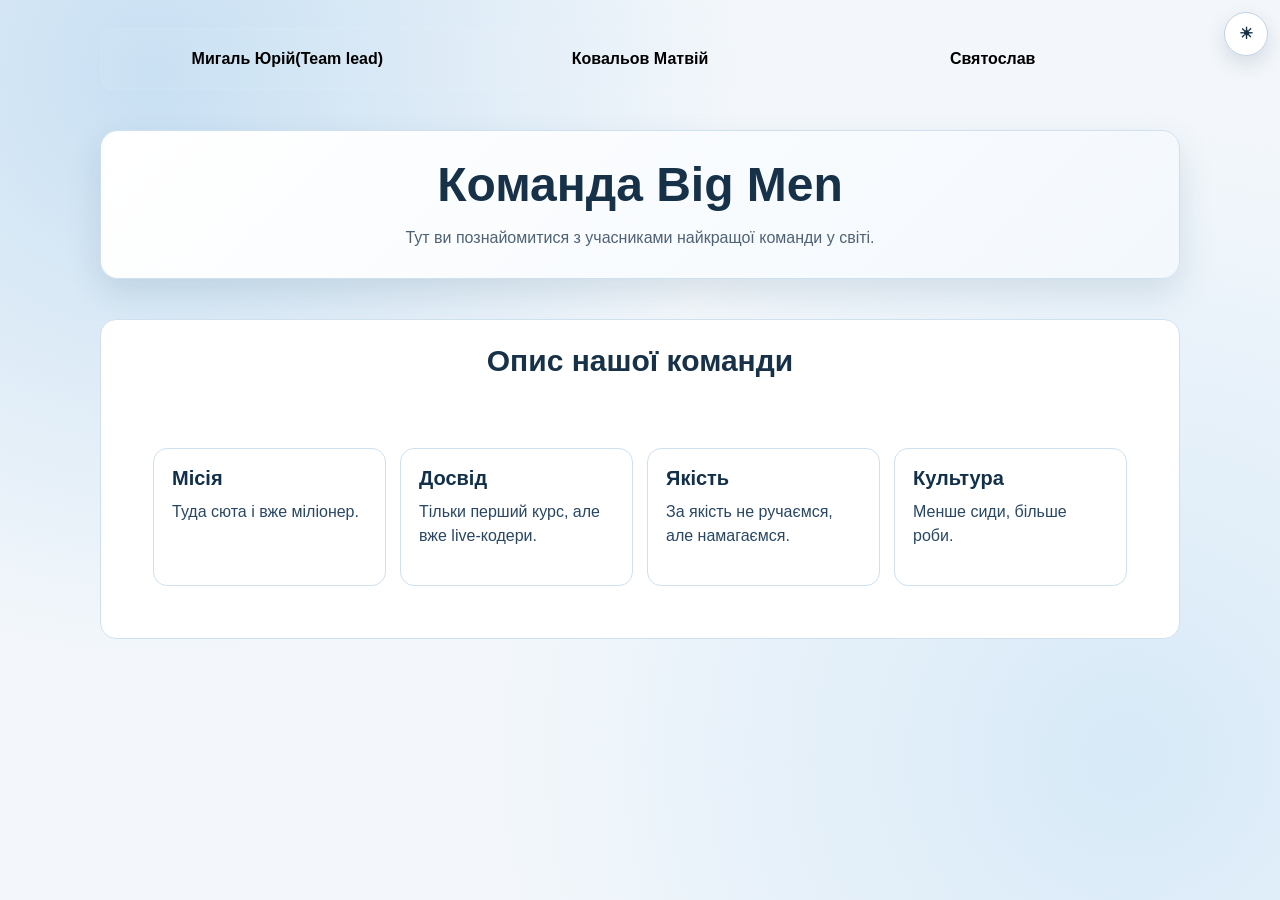
==== commit 8a791e74: "Merge branch 'main' into light_and_dark" ====
--- a/index.html
+++ b/index.html
@@ -7,6 +7,10 @@
     <link rel="stylesheet" href="style.css">
 </head>
 <body class="home-page">
+    <button type="button" class="home-theme-toggle-button" aria-live="polite" aria-pressed="false" aria-label="Увімкнути темну тему">
+        <span class="home-theme-icon home-theme-icon-sun" aria-hidden="true">☀</span>
+        <span class="home-theme-icon home-theme-icon-moon" aria-hidden="true">🌙</span>
+    </button>
     <nav class="site-nav" aria-label="Навігація по учасниках">
         <a href="Myhal_Yurii/Myhal.html">Мигаль Юрій(Team lead)</a>
         <a href="Matvii_Kovalov/Kovalov.html">Ковальов Матвій</a>
@@ -41,5 +45,6 @@
             </div>
         </section>
     </main>
+    <script src="script.js"></script>
 </body>
 </html>
--- a/style.css
+++ b/style.css
@@ -74,8 +74,153 @@
     margin: 20px 0;
 }
 
-/* Головна сторінка: ізольований чорно-білий стиль */
+/* Головна сторінка: перемикач світлої/темної теми через JavaScript */
 .home-page {
+    background-color: #f3f7fb;
+    font-family: "Segoe UI", "Trebuchet MS", sans-serif;
+    text-align: left;
+    margin: 0;
+    padding:
+        calc(28px + env(safe-area-inset-top, 0px))
+        calc(20px + env(safe-area-inset-right, 0px))
+        calc(28px + env(safe-area-inset-bottom, 0px))
+        calc(20px + env(safe-area-inset-left, 0px));
+    min-height: 100vh;
+    box-sizing: border-box;
+}
+
+.home-page .home-theme-toggle-button {
+    position: fixed;
+    top: calc(12px + env(safe-area-inset-top, 0px));
+    right: calc(12px + env(safe-area-inset-right, 0px));
+    z-index: 10;
+    display: inline-flex;
+    align-items: center;
+    gap: 8px;
+    padding: 10px 14px;
+    min-width: 44px;
+    min-height: 44px;
+    box-sizing: border-box;
+    border-radius: 999px;
+    border: 1px solid #bfd0e0;
+    background: rgba(255, 255, 255, 0.95);
+    color: #153047;
+    font-size: 14px;
+    font-weight: 600;
+    cursor: pointer;
+    box-shadow: 0 8px 20px rgba(20, 52, 84, 0.14);
+}
+
+.home-page .home-theme-toggle-button:focus-visible {
+    outline: 3px solid #0e639c;
+    outline-offset: 3px;
+}
+
+.home-page .home-theme-icon {
+    font-size: 16px;
+    line-height: 1;
+}
+
+.home-page .home-theme-icon-moon {
+    display: none;
+}
+
+.home-page[data-home-theme='dark'] .home-theme-icon-sun {
+    display: none;
+}
+
+.home-page[data-home-theme='dark'] .home-theme-icon-moon {
+    display: inline;
+}
+
+.home-page .home-shell {
+    --home-bg: #f3f7fb;
+    --home-surface: #ffffff;
+    --home-surface-soft: #f2f7fc;
+    --home-text: #163148;
+    --home-muted: #4f6274;
+    --home-border: #cfe0ee;
+    --home-focus: #0e639c;
+    --home-card-bg: linear-gradient(135deg, #ffffff 0%, #f3f8fd 100%);
+    --home-link-hover-bg: #e6f1fb;
+    --home-link-hover-border: #8bb6d9;
+    --home-cell-bg: #ffffff;
+    --home-cell-title: #12304a;
+    --home-cell-text: #294762;
+    --home-page-glow-1: rgba(160, 202, 235, 0.52);
+    --home-page-glow-2: rgba(193, 223, 245, 0.56);
+    --home-shadow: 0 14px 34px rgba(27, 70, 102, 0.13);
+    width: min(1080px, 100%);
+    box-sizing: border-box;
+    width: 100%;
+    max-width: 1080px;
+    margin: 0 auto;
+    display: grid;
+    gap: 20px;
+    justify-items: center;
+}
+
+.home-page .home-shell > * {
+    width: 100%;
+    max-width: 1080px;
+    margin: 0 auto;
+}
+
+.home-page .home-hero,
+.home-page .home-section,
+.home-page .site-nav {
+    box-sizing: border-box;
+    width: 100%;
+    max-width: 1080px;
+    margin: 0 auto;
+}
+
+.home-page .site-nav {
+    margin-bottom: 20px;
+}
+
+.home-page .home-hero {
+    margin-top: 20px;
+    margin-bottom: 20px;
+    text-align: center;
+}
+
+.home-page .home-section {
+    margin-top: 0;
+}
+
+.home-page .home-hero h1,
+.home-page .home-section h2 {
+    text-align: center;
+}
+
+.home-page .home-cells {
+    display: grid;
+    gap: 24px;
+    color: var(--home-text);
+    position: relative;
+    z-index: 0;
+    isolation: isolate;
+    border-radius: 24px;
+    padding:
+        calc(54px + env(safe-area-inset-top, 0px))
+        calc(28px + env(safe-area-inset-right, 0px))
+        calc(28px + env(safe-area-inset-bottom, 0px))
+        calc(28px + env(safe-area-inset-left, 0px));
+}
+
+.home-page .home-shell::before {
+    content: "";
+    position: fixed;
+    inset: 0;
+    z-index: -1;
+    background:
+        radial-gradient(circle at 12% 8%, var(--home-page-glow-1) 0%, rgba(160, 202, 235, 0) 42%),
+        radial-gradient(circle at 88% 84%, var(--home-page-glow-2) 0%, rgba(193, 223, 245, 0) 47%),
+        var(--home-bg);
+}
+
+.home-page[data-home-theme='dark'] .home-shell {
     --home-bg: #0a0a0a;
     --home-surface: #141414;
     --home-surface-soft: #1d1d1d;
@@ -83,63 +228,22 @@
     --home-muted: #cccccc;
     --home-border: #3a3a3a;
     --home-focus: #ffffff;
-    background:
-        radial-gradient(circle at 15% 10%, #1b1b1b 0%, rgba(27, 27, 27, 0) 40%),
-        radial-gradient(circle at 85% 80%, #202020 0%, rgba(32, 32, 32, 0) 45%),
-        #0a0a0a;
-    color: var(--home-text);
-    font-family: "Segoe UI", "Trebuchet MS", sans-serif;
-    text-align: left;
-    margin: 0;
-    padding: 28px 20px;
-}
-
-.home-page .home-shell {
-    box-sizing: border-box;
-    width: 100%;
-    max-width: 1080px;
-    margin: 0 auto;
-    display: grid;
-    gap: 20px;
-    justify-items: center;
-}
-
-.home-page .home-shell > * {
-    width: 100%;
-    max-width: 1080px;
-    margin: 0 auto;
-}
-
-.home-page .home-hero,
-.home-page .home-section,
-.home-page .site-nav {
-    box-sizing: border-box;
-    width: 100%;
-    max-width: 1080px;
-    margin: 0 auto;
-}
-
-.home-page .site-nav {
-    margin-bottom: 20px;
-}
-
-.home-page .home-hero {
-    margin-top: 20px;
-    margin-bottom: 20px;
-    text-align: center;
-}
-
-.home-page .home-section {
-    margin-top: 0;
-}
-
-.home-page .home-hero h1,
-.home-page .home-section h2 {
-    text-align: center;
-}
-
-.home-page .home-cells {
-    display: grid;
+    --home-card-bg: linear-gradient(135deg, #131313 0%, #0f0f0f 100%);
+    --home-link-hover-bg: #252525;
+    --home-link-hover-border: #585858;
+    --home-cell-bg: #1a1a1a;
+    --home-cell-title: #f5f5f5;
+    --home-cell-text: #cccccc;
+    --home-page-glow-1: rgba(27, 27, 27, 0.9);
+    --home-page-glow-2: rgba(32, 32, 32, 0.9);
+    --home-shadow: 0 16px 36px rgba(0, 0, 0, 0.45);
+}
+
+.home-page[data-home-theme='dark'] .home-theme-toggle-button {
+    border-color: #4a4a4a;
+    background: rgba(19, 19, 19, 0.96);
+    color: #f5f5f5;
+    box-shadow: 0 10px 24px rgba(0, 0, 0, 0.4);
     grid-template-columns: repeat(3, minmax(220px, 1fr));
     gap: 14px;
 }
@@ -190,19 +294,11 @@
     box-sizing: border-box;
     max-width: 1080px;
     width: 100%;
-    background: linear-gradient(135deg, #131313 0%, #0f0f0f 100%);
+    background: var(--home-card-bg);
     border: 1px solid var(--home-border);
-    box-shadow: 0 16px 36px rgba(0, 0, 0, 0.45);
+    box-shadow: var(--home-shadow);
     border-radius: 18px;
     padding: 28px;
-}
-
-.home-page .home-kicker {
-    margin: 0 0 8px;
-    text-transform: uppercase;
-    letter-spacing: 0.08em;
-    font-size: 12px;
-    color: var(--home-muted);
 }
 
 .home-page h1,
@@ -273,8 +369,8 @@
 }
 
 .home-page .home-team-list a:hover {
-    background: #252525;
-    border-color: #585858;
+    background: var(--home-link-hover-bg);
+    border-color: var(--home-link-hover-border);
     text-decoration: none;
 }
 
@@ -285,33 +381,22 @@
 }
 
 .home-page .home-cell {
-    background: #f6f6f6;
-    color: #121212;
-    border: 1px solid #d9d9d9;
+    background: var(--home-cell-bg);
+    border: 1px solid var(--home-border);
     border-radius: 14px;
     padding: 18px;
     min-height: 100px;
 }
 
 .home-page .home-cell h3 {
-    color: #0f0f0f;
+    color: var(--home-cell-title);
     margin: 0 0 10px;
     font-size: 20px;
 }
 
 .home-page .home-cell p {
-    color: #2c2c2c;
-    margin: 0;
-}
-
-.home-page .home-cell-placeholder {
-    background: repeating-linear-gradient(
-        -45deg,
-        #ececec,
-        #ececec 10px,
-        #e0e0e0 10px,
-        #e0e0e0 20px
-    );
+    color: var(--home-cell-text);
+    margin: 0;
 }
 
 .home-page a:focus-visible {
@@ -319,9 +404,42 @@
     outline-offset: 3px;
 }
 
+@media (prefers-reduced-motion: reduce) {
+    .home-page .team-list li,
+    .home-page .home-team-list a {
+        transition: none;
+    }
+
+    .home-page .team-list li:hover,
+    .home-page .home-team-list li:hover {
+        transform: none;
+    }
+}
+
 @media (max-width: 480px) {
     .home-page {
-        padding: 16px 12px;
+        padding:
+            calc(16px + env(safe-area-inset-top, 0px))
+            calc(12px + env(safe-area-inset-right, 0px))
+            calc(16px + env(safe-area-inset-bottom, 0px))
+            calc(12px + env(safe-area-inset-left, 0px));
+    }
+
+    .home-page .home-theme-toggle-button {
+        top: calc(8px + env(safe-area-inset-top, 0px));
+        right: calc(8px + env(safe-area-inset-right, 0px));
+        padding: 9px 12px;
+        gap: 6px;
+        font-size: 13px;
+    }
+
+    .home-page .home-shell {
+        padding:
+            calc(52px + env(safe-area-inset-top, 0px))
+            calc(14px + env(safe-area-inset-right, 0px))
+            calc(14px + env(safe-area-inset-bottom, 0px))
+            calc(14px + env(safe-area-inset-left, 0px));
+        border-radius: 16px;
     }
 
     .home-page .card,
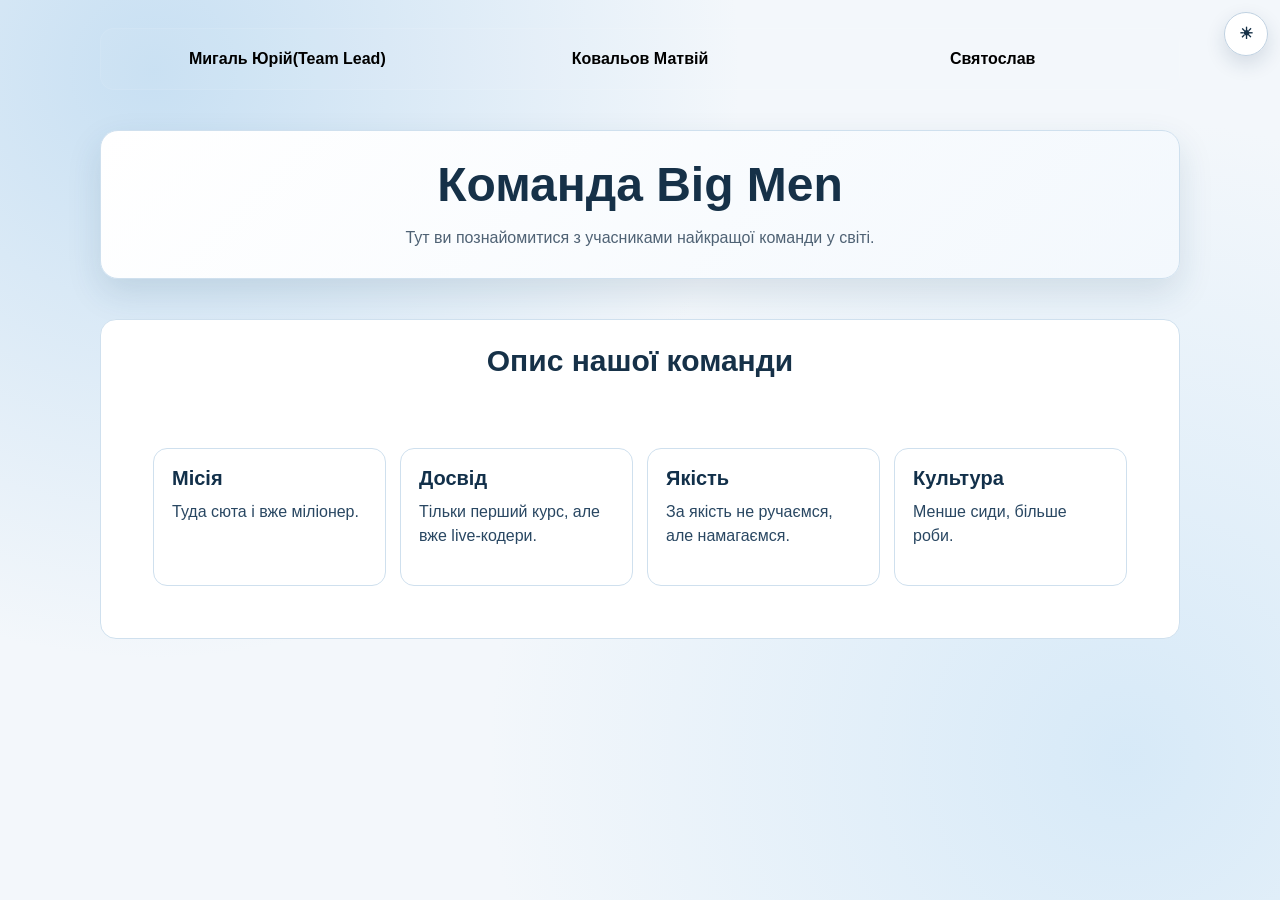
==== commit 31c42bfd: "Промт: Цей проект це сайт. Якщо тицяти на імена в Nawbar, то ти переходиш на допоміжну сторінку, з ї" ====
--- a/index.html
+++ b/index.html
@@ -6,13 +6,13 @@
     <title>Big Men</title>
     <link rel="stylesheet" href="style.css">
 </head>
-<body class="home-page">
+<body class="home-page" data-home-theme="light">
     <button type="button" class="home-theme-toggle-button" aria-live="polite" aria-pressed="false" aria-label="Увімкнути темну тему">
         <span class="home-theme-icon home-theme-icon-sun" aria-hidden="true">☀</span>
         <span class="home-theme-icon home-theme-icon-moon" aria-hidden="true">🌙</span>
     </button>
     <nav class="site-nav" aria-label="Навігація по учасниках">
-        <a href="Myhal_Yurii/Myhal.html">Мигаль Юрій(Team lead)</a>
+        <a href="Myhal_Yurii/Myhal.html">Мигаль Юрій(Team Lead)</a>
         <a href="Matvii_Kovalov/Kovalov.html">Ковальов Матвій</a>
         <a href="Sviatoslav_Lylo/Sviatoslav.html">Святослав</a>
     </nav>
--- a/style.css
+++ b/style.css
@@ -72,6 +72,158 @@
     border: 0;
     border-top: 1px solid #eee;
     margin: 20px 0;
+}
+
+/* Спільний шар стилів для навігації і перемикача теми на всіх сторінках */
+.site-nav {
+    display: flex;
+    flex-wrap: wrap;
+    justify-content: center;
+    gap: 12px;
+    width: 100%;
+    max-width: 1080px;
+    margin: 0 auto 20px;
+    padding: 10px 16px;
+    box-sizing: border-box;
+    border-radius: 14px;
+    border: 1px solid #d8e4ef;
+    background: rgba(255, 255, 255, 0.92);
+}
+
+.site-nav > * {
+    min-width: 0;
+}
+
+.site-nav a {
+    display: block;
+    flex: 1 1 220px;
+    max-width: 100%;
+    min-width: 0;
+    padding: 10px 14px;
+    border-radius: 12px;
+    border: 1px solid transparent;
+    text-align: center;
+    white-space: normal;
+    overflow-wrap: anywhere;
+    word-break: break-word;
+    color: #163148;
+    text-decoration: none;
+    transition: background-color 0.2s ease, border-color 0.2s ease;
+}
+
+.site-nav a:hover,
+.site-nav a:focus-visible {
+    background: #eaf3fb;
+    border-color: #bdd5e8;
+    text-decoration: none;
+}
+
+.home-theme-toggle-button {
+    display: inline-flex;
+    align-items: center;
+    gap: 8px;
+    padding: 10px 14px;
+    min-width: 44px;
+    min-height: 44px;
+    box-sizing: border-box;
+    border-radius: 999px;
+    border: 1px solid #bfd0e0;
+    background: rgba(255, 255, 255, 0.95);
+    color: #153047;
+    font-size: 14px;
+    font-weight: 600;
+    cursor: pointer;
+    box-shadow: 0 8px 20px rgba(20, 52, 84, 0.14);
+}
+
+.home-theme-toggle-button:focus-visible {
+    outline: 3px solid #0e639c;
+    outline-offset: 3px;
+}
+
+.home-theme-icon {
+    font-size: 16px;
+    line-height: 1;
+}
+
+.home-theme-icon-moon {
+    display: none;
+}
+
+body[data-home-theme='dark'] .home-theme-icon-sun {
+    display: none;
+}
+
+body[data-home-theme='dark'] .home-theme-icon-moon {
+    display: inline;
+}
+
+body[data-home-theme='dark']:not(.home-page) {
+    background-color: #12181f;
+}
+
+body[data-home-theme='dark']:not(.home-page) .card {
+    background: #1b2733;
+    box-shadow: 0 10px 24px rgba(0, 0, 0, 0.35);
+}
+
+body[data-home-theme='dark']:not(.home-page) h1,
+body[data-home-theme='dark']:not(.home-page) p {
+    color: #e9f0f7;
+}
+
+body[data-home-theme='dark']:not(.home-page) a {
+    color: #ff6b8f;
+}
+
+body[data-home-theme='dark']:not(.home-page) .site-nav {
+    border-color: #324657;
+    background: rgba(13, 20, 28, 0.9);
+}
+
+body[data-home-theme='dark']:not(.home-page) .site-nav a {
+    color: #e9f0f7;
+}
+
+body[data-home-theme='dark']:not(.home-page) .site-nav a:hover,
+body[data-home-theme='dark']:not(.home-page) .site-nav a:focus-visible {
+    background: rgba(255, 255, 255, 0.08);
+    border-color: rgba(255, 255, 255, 0.18);
+}
+
+body[data-home-theme='dark']:not(.home-page) .home-theme-toggle-button {
+    border-color: #4a4a4a;
+    background: rgba(19, 19, 19, 0.96);
+    color: #f5f5f5;
+    box-shadow: 0 10px 24px rgba(0, 0, 0, 0.4);
+}
+
+/* Профільні сторінки: навігація має бути співмірною з карткою профілю */
+body:not(.home-page) .site-nav {
+    max-width: 440px;
+    margin: 0 auto 16px;
+    padding: 8px 10px;
+    gap: 8px;
+}
+
+body:not(.home-page) .site-nav a {
+    flex: 1 1 140px;
+    padding: 8px 10px;
+}
+
+/* Профільні сторінки: зменшуємо візуальну вагу перемикача теми */
+body:not(.home-page) .home-theme-toggle-button {
+    padding: 6px 10px;
+    min-width: 36px;
+    min-height: 36px;
+    border-radius: 10px;
+    font-size: 12px;
+    box-shadow: none;
+    margin: 0 auto 10px;
+}
+
+body[data-home-theme='dark']:not(.home-page) .home-theme-toggle-button {
+    box-shadow: none;
 }
 
 /* Головна сторінка: перемикач світлої/темної теми через JavaScript */
@@ -417,6 +569,14 @@
 }
 
 @media (max-width: 480px) {
+    body:not(.home-page) {
+        padding: 20px 12px;
+    }
+
+    body:not(.home-page) .site-nav {
+        margin-bottom: 12px;
+    }
+
     .home-page {
         padding:
             calc(16px + env(safe-area-inset-top, 0px))
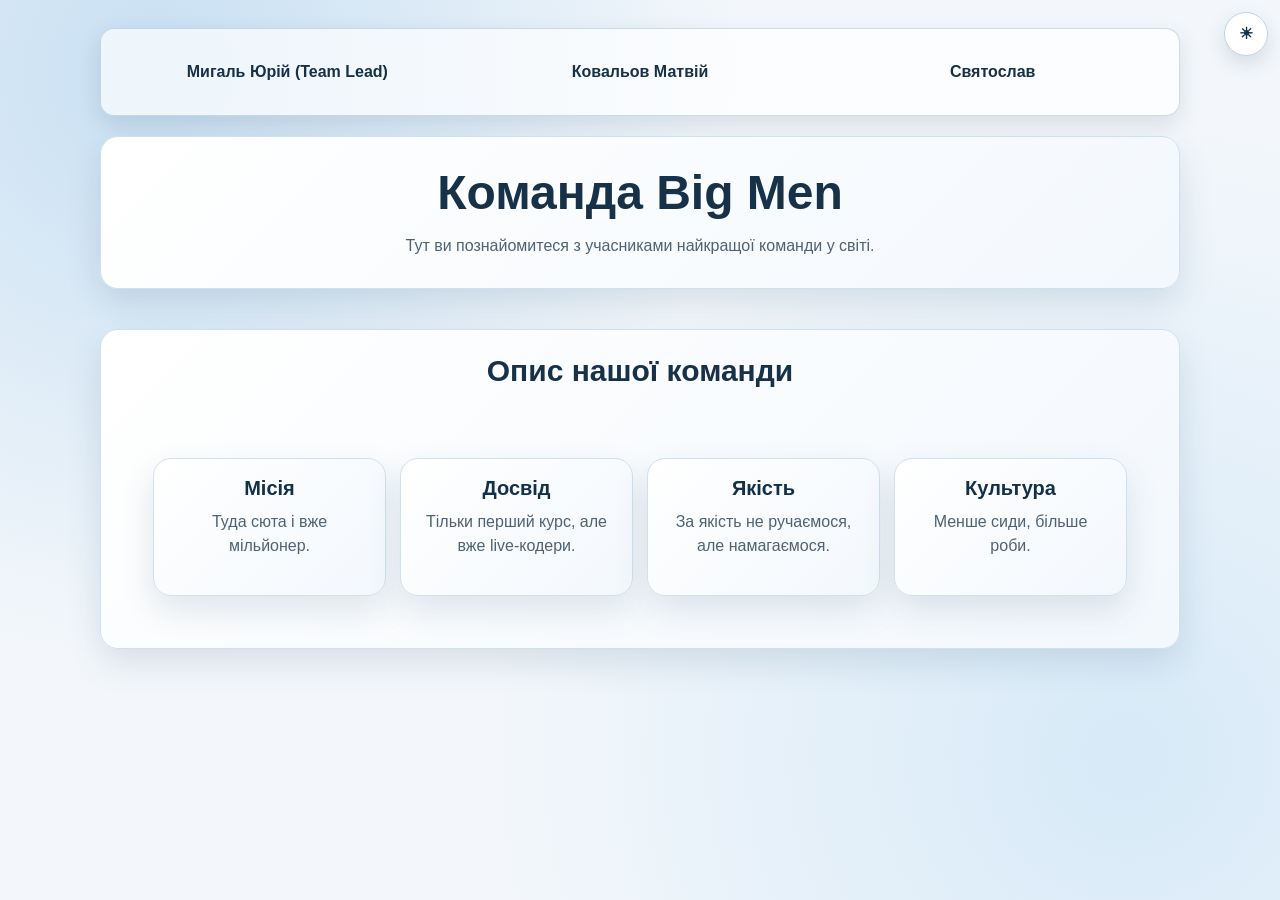
==== commit 26afabcf: "Промт = Зроби повну перевірку всього проекту виправи неточності забири непотрібні елементи які ні на" ====
--- a/index.html
+++ b/index.html
@@ -3,7 +3,7 @@
 <head>
     <meta charset="UTF-8">
     <meta name="viewport" content="width=device-width, initial-scale=1.0">
-    <title>Big Men</title>
+    <title>Команда Big Men</title>
     <link rel="stylesheet" href="style.css">
 </head>
 <body class="home-page" data-home-theme="light">
@@ -12,7 +12,7 @@
         <span class="home-theme-icon home-theme-icon-moon" aria-hidden="true">🌙</span>
     </button>
     <nav class="site-nav" aria-label="Навігація по учасниках">
-        <a href="Myhal_Yurii/Myhal.html">Мигаль Юрій(Team Lead)</a>
+        <a href="Myhal_Yurii/Myhal.html">Мигаль Юрій (Team Lead)</a>
         <a href="Matvii_Kovalov/Kovalov.html">Ковальов Матвій</a>
         <a href="Sviatoslav_Lylo/Sviatoslav.html">Святослав</a>
     </nav>
@@ -20,7 +20,7 @@
     <main class="home-shell" aria-labelledby="home-title">
         <section class="home-hero card">
             <h1 id="home-title">Команда Big Men</h1>
-            <p class="home-lead">Тут ви познайомитися з учасниками найкращої команди у світі.</p>
+            <p class="home-lead">Тут ви познайомитеся з учасниками найкращої команди у світі.</p>
         </section>
 
         <section class="home-section" aria-labelledby="team-cells-title">
@@ -28,7 +28,7 @@
             <div class="home-cells">
                 <article class="home-cell">
                     <h3>Місія</h3>
-                    <p>Туда сюта і вже міліонер.</p>
+                    <p>Туда сюта і вже мільйонер.</p>
                 </article>
                 <article class="home-cell">
                     <h3>Досвід</h3>
@@ -36,7 +36,7 @@
                 </article>
                 <article class="home-cell">
                     <h3>Якість</h3>
-                    <p>За якість не ручаємся, але намагаємся.</p>
+                    <p>За якість не ручаємося, але намагаємося.</p>
                 </article>
                 <article class="home-cell">
                     <h3>Культура</h3>
--- a/style.css
+++ b/style.css
@@ -1,19 +1,74 @@
-﻿/* Це загальні стилі для всього сайту */
+﻿/* Спільні темні/світлі токени для всіх сторінок */
+body[data-home-theme] {
+    --home-bg: #f3f7fb;
+    --home-text: #163148;
+    --home-muted: #4f6274;
+    --home-border: #cfe0ee;
+    --home-focus: #0e639c;
+    --home-card-bg: linear-gradient(135deg, #ffffff 0%, #f3f8fd 100%);
+    --home-cell-title: #12304a;
+    --home-page-glow-1: rgba(160, 202, 235, 0.52);
+    --home-page-glow-2: rgba(193, 223, 245, 0.56);
+    --home-shadow: 0 14px 34px rgba(27, 70, 102, 0.13);
+    --home-nav-bg: rgba(255, 255, 255, 0.68);
+    --home-nav-border: rgba(137, 173, 202, 0.42);
+    --home-nav-shadow: 0 8px 22px rgba(20, 52, 84, 0.12);
+    --home-nav-link-hover-bg: #e6f1fb;
+    --home-nav-link-hover-border: #8bb6d9;
+}
+
+body[data-home-theme='dark'] {
+    --home-bg: #0a0a0a;
+    --home-text: #f5f5f5;
+    --home-muted: #cccccc;
+    --home-border: #3a3a3a;
+    --home-focus: #ffffff;
+    --home-card-bg: linear-gradient(135deg, #131313 0%, #0f0f0f 100%);
+    --home-cell-title: #f5f5f5;
+    --home-page-glow-1: rgba(27, 27, 27, 0.9);
+    --home-page-glow-2: rgba(32, 32, 32, 0.9);
+    --home-shadow: 0 16px 36px rgba(0, 0, 0, 0.45);
+    --home-nav-bg: rgba(19, 19, 19, 0.72);
+    --home-nav-border: rgba(88, 88, 88, 0.58);
+    --home-nav-shadow: 0 10px 26px rgba(0, 0, 0, 0.38);
+    --home-nav-link-hover-bg: #252525;
+    --home-nav-link-hover-border: #585858;
+}
+
 body {
-    background-color: #f0f4f8; /* Світло-блакитний фон */
-    font-family: Arial, sans-serif;
-    text-align: center;
+    background-color: var(--home-bg);
+    font-family: "Segoe UI", "Trebuchet MS", sans-serif;
+    text-align: left;
     margin: 0;
-    padding: 50px;
+    padding: 0;
+    min-height: 100vh;
+    box-sizing: border-box;
+    position: relative;
+    isolation: isolate;
+    color: var(--home-text);
+}
+
+body::before {
+    content: "";
+    position: fixed;
+    inset: 0;
+    z-index: -1;
+    background:
+        radial-gradient(circle at 12% 8%, var(--home-page-glow-1) 0%, rgba(160, 202, 235, 0) 42%),
+        radial-gradient(circle at 88% 84%, var(--home-page-glow-2) 0%, rgba(193, 223, 245, 0) 47%),
+        var(--home-bg);
 }
 
 .card {
-    background: white;
+    display: block;
+    box-sizing: border-box;
+    width: 100%;
+    max-width: 1080px;
+    background: var(--home-card-bg);
     padding: 30px;
-    border-radius: 15px;
-    display: inline-block;
-    box-shadow: 0 4px 15px rgba(0,0,0,0.1);
-    max-width: 400px; /* Обмежуємо ширину для кращого вигляду */
+    border-radius: 18px;
+    border: 1px solid var(--home-border);
+    box-shadow: var(--home-shadow);
 }
 
 /* Стилі для вашого фото */
@@ -22,56 +77,33 @@
     height: 150px; /* Висота фото */
     border-radius: 50%; /* Робить фото круглим */
     object-fit: cover; /* Запобігає розтягуванню зображення */
-    border: 5px solid #f0f4f8; /* Легка рамка навколо фото */
+    border: 5px solid var(--home-bg); /* Легка рамка навколо фото */
     margin-bottom: 20px; /* Відступ знизу від фото */
 }
 
 h1 {
-    color: #333;
-    font-size: 24px;
-    margin-bottom: 15px;
+    color: var(--home-text);
+    font-size: clamp(30px, 6vw, 48px);
+    line-height: 1.1;
+    margin: 0;
+}
+
+h2 {
+    color: var(--home-text);
+    margin: 0 0 16px;
+    font-size: clamp(22px, 4.2vw, 30px);
+}
+
+h3 {
+    color: var(--home-cell-title);
+    margin: 0 0 10px;
+    font-size: 20px;
 }
 
 p {
-    color: #555;
+    color: var(--home-muted);
     line-height: 1.5;
     margin: 10px 0;
-}
-
-a {
-    color: #ff0033;
-    text-decoration: none;
-    font-weight: bold;
-}
-
-    a:hover {
-        text-decoration: underline;
-    }
-/* Додаткові стилі для списку на головній */
-.team-list {
-    list-style: none; /* Прибираємо стандартні крапки */
-    padding: 0;
-    margin-top: 20px;
-}
-
-    .team-list li {
-        background-color: #f9f9f9;
-        margin: 10px 0;
-        padding: 15px;
-        border-radius: 10px;
-        transition: 0.3s;
-        border: 1px solid #eee;
-    }
-
-        .team-list li:hover {
-            background-color: #eef6ff;
-            transform: translateY(-2px); /* Легкий ефект підстрибування */
-        }
-
-hr {
-    border: 0;
-    border-top: 1px solid #eee;
-    margin: 20px 0;
 }
 
 /* Спільний шар стилів для навігації і перемикача теми на всіх сторінках */
@@ -86,8 +118,9 @@
     padding: 10px 16px;
     box-sizing: border-box;
     border-radius: 14px;
-    border: 1px solid #d8e4ef;
-    background: rgba(255, 255, 255, 0.92);
+    border: 1px solid var(--home-nav-border);
+    background: var(--home-nav-bg);
+    box-shadow: var(--home-nav-shadow);
 }
 
 .site-nav > * {
@@ -95,10 +128,13 @@
 }
 
 .site-nav a {
-    display: block;
+    display: flex;
+    align-items: center;
+    justify-content: center;
     flex: 1 1 220px;
     max-width: 100%;
     min-width: 0;
+    min-height: 44px;
     padding: 10px 14px;
     border-radius: 12px;
     border: 1px solid transparent;
@@ -106,142 +142,25 @@
     white-space: normal;
     overflow-wrap: anywhere;
     word-break: break-word;
-    color: #163148;
+    font-weight: bold;
+    color: var(--home-text);
     text-decoration: none;
-    transition: background-color 0.2s ease, border-color 0.2s ease;
+    transition: background 0.2s ease, border-color 0.2s ease;
 }
 
 .site-nav a:hover,
 .site-nav a:focus-visible {
-    background: #eaf3fb;
-    border-color: #bdd5e8;
+    background: var(--home-nav-link-hover-bg);
+    border-color: var(--home-nav-link-hover-border);
     text-decoration: none;
 }
 
+.site-nav a:focus-visible {
+    outline: 3px solid var(--home-focus);
+    outline-offset: 2px;
+}
+
 .home-theme-toggle-button {
-    display: inline-flex;
-    align-items: center;
-    gap: 8px;
-    padding: 10px 14px;
-    min-width: 44px;
-    min-height: 44px;
-    box-sizing: border-box;
-    border-radius: 999px;
-    border: 1px solid #bfd0e0;
-    background: rgba(255, 255, 255, 0.95);
-    color: #153047;
-    font-size: 14px;
-    font-weight: 600;
-    cursor: pointer;
-    box-shadow: 0 8px 20px rgba(20, 52, 84, 0.14);
-}
-
-.home-theme-toggle-button:focus-visible {
-    outline: 3px solid #0e639c;
-    outline-offset: 3px;
-}
-
-.home-theme-icon {
-    font-size: 16px;
-    line-height: 1;
-}
-
-.home-theme-icon-moon {
-    display: none;
-}
-
-body[data-home-theme='dark'] .home-theme-icon-sun {
-    display: none;
-}
-
-body[data-home-theme='dark'] .home-theme-icon-moon {
-    display: inline;
-}
-
-body[data-home-theme='dark']:not(.home-page) {
-    background-color: #12181f;
-}
-
-body[data-home-theme='dark']:not(.home-page) .card {
-    background: #1b2733;
-    box-shadow: 0 10px 24px rgba(0, 0, 0, 0.35);
-}
-
-body[data-home-theme='dark']:not(.home-page) h1,
-body[data-home-theme='dark']:not(.home-page) p {
-    color: #e9f0f7;
-}
-
-body[data-home-theme='dark']:not(.home-page) a {
-    color: #ff6b8f;
-}
-
-body[data-home-theme='dark']:not(.home-page) .site-nav {
-    border-color: #324657;
-    background: rgba(13, 20, 28, 0.9);
-}
-
-body[data-home-theme='dark']:not(.home-page) .site-nav a {
-    color: #e9f0f7;
-}
-
-body[data-home-theme='dark']:not(.home-page) .site-nav a:hover,
-body[data-home-theme='dark']:not(.home-page) .site-nav a:focus-visible {
-    background: rgba(255, 255, 255, 0.08);
-    border-color: rgba(255, 255, 255, 0.18);
-}
-
-body[data-home-theme='dark']:not(.home-page) .home-theme-toggle-button {
-    border-color: #4a4a4a;
-    background: rgba(19, 19, 19, 0.96);
-    color: #f5f5f5;
-    box-shadow: 0 10px 24px rgba(0, 0, 0, 0.4);
-}
-
-/* Профільні сторінки: навігація має бути співмірною з карткою профілю */
-body:not(.home-page) .site-nav {
-    max-width: 440px;
-    margin: 0 auto 16px;
-    padding: 8px 10px;
-    gap: 8px;
-}
-
-body:not(.home-page) .site-nav a {
-    flex: 1 1 140px;
-    padding: 8px 10px;
-}
-
-/* Профільні сторінки: зменшуємо візуальну вагу перемикача теми */
-body:not(.home-page) .home-theme-toggle-button {
-    padding: 6px 10px;
-    min-width: 36px;
-    min-height: 36px;
-    border-radius: 10px;
-    font-size: 12px;
-    box-shadow: none;
-    margin: 0 auto 10px;
-}
-
-body[data-home-theme='dark']:not(.home-page) .home-theme-toggle-button {
-    box-shadow: none;
-}
-
-/* Головна сторінка: перемикач світлої/темної теми через JavaScript */
-.home-page {
-    background-color: #f3f7fb;
-    font-family: "Segoe UI", "Trebuchet MS", sans-serif;
-    text-align: left;
-    margin: 0;
-    padding:
-        calc(28px + env(safe-area-inset-top, 0px))
-        calc(20px + env(safe-area-inset-right, 0px))
-        calc(28px + env(safe-area-inset-bottom, 0px))
-        calc(20px + env(safe-area-inset-left, 0px));
-    min-height: 100vh;
-    box-sizing: border-box;
-}
-
-.home-page .home-theme-toggle-button {
     position: fixed;
     top: calc(12px + env(safe-area-inset-top, 0px));
     right: calc(12px + env(safe-area-inset-right, 0px));
@@ -263,46 +182,94 @@
     box-shadow: 0 8px 20px rgba(20, 52, 84, 0.14);
 }
 
-.home-page .home-theme-toggle-button:focus-visible {
-    outline: 3px solid #0e639c;
+.home-theme-toggle-button:focus-visible {
+    outline: 3px solid var(--home-focus);
     outline-offset: 3px;
 }
 
-.home-page .home-theme-icon {
+.home-theme-icon {
     font-size: 16px;
     line-height: 1;
 }
 
-.home-page .home-theme-icon-moon {
+.home-theme-icon-moon {
     display: none;
 }
 
-.home-page[data-home-theme='dark'] .home-theme-icon-sun {
+body[data-home-theme='dark'] .home-theme-icon-sun {
     display: none;
 }
 
-.home-page[data-home-theme='dark'] .home-theme-icon-moon {
+body[data-home-theme='dark'] .home-theme-icon-moon {
     display: inline;
 }
 
+body[data-home-theme='dark'] .home-theme-toggle-button {
+    border-color: #4a4a4a;
+    background: rgba(19, 19, 19, 0.96);
+    color: #f5f5f5;
+    box-shadow: 0 10px 24px rgba(0, 0, 0, 0.4);
+}
+
+body:not(.home-page) .profile-main {
+    width: 100%;
+    max-width: 1080px;
+    margin: 0 auto;
+    display: grid;
+    gap: 20px;
+}
+
+body:not(.home-page) .profile-block {
+    display: block;
+    width: 100%;
+    max-width: 1080px;
+    box-sizing: border-box;
+    text-align: left;
+    padding: 24px;
+}
+
+body:not(.home-page) {
+    padding:
+        calc(28px + env(safe-area-inset-top, 0px))
+        calc(20px + env(safe-area-inset-right, 0px))
+        calc(28px + env(safe-area-inset-bottom, 0px))
+        calc(20px + env(safe-area-inset-left, 0px));
+}
+
+body:not(.home-page) .profile-intro {
+    display: flex;
+    align-items: center;
+    gap: 20px;
+}
+
+body:not(.home-page) .profile-intro-media {
+    flex: 0 0 auto;
+}
+
+body:not(.home-page) .profile-intro-media .profile-photo {
+    margin-bottom: 0;
+}
+
+body:not(.home-page) .profile-intro-identity p {
+    margin: 8px 0 0;
+}
+
+body:not(.home-page) .university {
+    margin: 6px 0;
+    color: var(--home-muted);
+    line-height: 1.45;
+}
+
+/* Головна сторінка: перемикач світлої/темної теми через JavaScript */
+.home-page {
+    padding:
+        calc(28px + env(safe-area-inset-top, 0px))
+        calc(20px + env(safe-area-inset-right, 0px))
+        calc(28px + env(safe-area-inset-bottom, 0px))
+        calc(20px + env(safe-area-inset-left, 0px));
+}
+
 .home-page .home-shell {
-    --home-bg: #f3f7fb;
-    --home-surface: #ffffff;
-    --home-surface-soft: #f2f7fc;
-    --home-text: #163148;
-    --home-muted: #4f6274;
-    --home-border: #cfe0ee;
-    --home-focus: #0e639c;
-    --home-card-bg: linear-gradient(135deg, #ffffff 0%, #f3f8fd 100%);
-    --home-link-hover-bg: #e6f1fb;
-    --home-link-hover-border: #8bb6d9;
-    --home-cell-bg: #ffffff;
-    --home-cell-title: #12304a;
-    --home-cell-text: #294762;
-    --home-page-glow-1: rgba(160, 202, 235, 0.52);
-    --home-page-glow-2: rgba(193, 223, 245, 0.56);
-    --home-shadow: 0 14px 34px rgba(27, 70, 102, 0.13);
-    width: min(1080px, 100%);
     box-sizing: border-box;
     width: 100%;
     max-width: 1080px;
@@ -327,10 +294,6 @@
     margin: 0 auto;
 }
 
-.home-page .site-nav {
-    margin-bottom: 20px;
-}
-
 .home-page .home-hero {
     margin-top: 20px;
     margin-bottom: 20px;
@@ -339,20 +302,30 @@
 
 .home-page .home-section {
     margin-top: 0;
-}
-
-.home-page .home-hero h1,
-.home-page .home-section h2 {
+    background: var(--home-card-bg);
+    border: 1px solid var(--home-border);
+    box-shadow: var(--home-shadow);
+    border-radius: 18px;
+    padding: 24px;
+    text-align: center;
+}
+
+.home-page .home-lead {
+    margin: 14px 0 0;
+    color: var(--home-muted);
+    max-width: 62ch;
+    margin-inline: auto;
     text-align: center;
 }
 
 .home-page .home-cells {
     display: grid;
-    gap: 24px;
     color: var(--home-text);
     position: relative;
     z-index: 0;
     isolation: isolate;
+    grid-template-columns: repeat(auto-fit, minmax(220px, 1fr));
+    gap: 14px;
     border-radius: 24px;
     padding:
         calc(54px + env(safe-area-inset-top, 0px))
@@ -361,220 +334,39 @@
         calc(28px + env(safe-area-inset-left, 0px));
 }
 
-.home-page .home-shell::before {
-    content: "";
-    position: fixed;
-    inset: 0;
-    z-index: -1;
-    background:
-        radial-gradient(circle at 12% 8%, var(--home-page-glow-1) 0%, rgba(160, 202, 235, 0) 42%),
-        radial-gradient(circle at 88% 84%, var(--home-page-glow-2) 0%, rgba(193, 223, 245, 0) 47%),
-        var(--home-bg);
-}
-
-.home-page[data-home-theme='dark'] .home-shell {
-    --home-bg: #0a0a0a;
-    --home-surface: #141414;
-    --home-surface-soft: #1d1d1d;
-    --home-text: #f5f5f5;
-    --home-muted: #cccccc;
-    --home-border: #3a3a3a;
-    --home-focus: #ffffff;
-    --home-card-bg: linear-gradient(135deg, #131313 0%, #0f0f0f 100%);
-    --home-link-hover-bg: #252525;
-    --home-link-hover-border: #585858;
-    --home-cell-bg: #1a1a1a;
-    --home-cell-title: #f5f5f5;
-    --home-cell-text: #cccccc;
-    --home-page-glow-1: rgba(27, 27, 27, 0.9);
-    --home-page-glow-2: rgba(32, 32, 32, 0.9);
-    --home-shadow: 0 16px 36px rgba(0, 0, 0, 0.45);
-}
-
-.home-page[data-home-theme='dark'] .home-theme-toggle-button {
-    border-color: #4a4a4a;
-    background: rgba(19, 19, 19, 0.96);
-    color: #f5f5f5;
-    box-shadow: 0 10px 24px rgba(0, 0, 0, 0.4);
-    grid-template-columns: repeat(3, minmax(220px, 1fr));
-    gap: 14px;
-}
-
-.home-page .site-nav {
-    display: flex;
-    justify-content: center;
-    gap: 12px;
-    flex-wrap: wrap;
-    width: 100%;
-    max-width: 1080px;
-    margin: 0 auto 20px;
-    background: rgba(255, 255, 255, 0.04);
-    border: 1px solid rgba(255, 255, 255, 0.08);
-    border-radius: 14px;
-    padding: 10px 16px;
-}
-
-.home-page .site-nav > * {
-    min-width: 0;
-}
-
-.home-page .site-nav a {
-    color: var(--home-text);
-    display: block;
-    flex: 1 1 220px;
-    text-decoration: none;
-    padding: 10px 14px;
-    border-radius: 12px;
-    border: 1px solid transparent;
-    max-width: 100%;
-    min-width: 0;
-    text-align: center;
-    white-space: normal;
-    overflow-wrap: anywhere;
-    word-break: break-word;
-    transition: background 0.2s ease, border-color 0.2s ease;
-}
-
-.home-page .site-nav a:hover,
-.home-page .site-nav a:focus-visible {
-    background: rgba(255, 255, 255, 0.08);
-    border-color: rgba(255, 255, 255, 0.16);
-}
-
-.home-page .card {
-    display: block;
-    box-sizing: border-box;
-    max-width: 1080px;
-    width: 100%;
+.home-page .home-cell {
     background: var(--home-card-bg);
     border: 1px solid var(--home-border);
     box-shadow: var(--home-shadow);
     border-radius: 18px;
-    padding: 28px;
-}
-
-.home-page h1,
-.home-page h2,
-.home-page h3,
-.home-page p {
-    color: var(--home-text);
-}
-
-.home-page h1 {
-    margin: 0;
-    font-size: clamp(30px, 6vw, 48px);
-    line-height: 1.1;
-}
-
-.home-page .home-lead {
-    margin: 14px 0 0;
-    color: var(--home-muted);
-    max-width: 62ch;
-    margin-inline: auto;
-    text-align: center;
-}
-
-.home-page .home-section {
-    background: var(--home-surface);
-    border: 1px solid var(--home-border);
-    border-radius: 16px;
-    padding: 24px;
-}
-
-.home-page h2 {
-    margin: 0 0 16px;
-    font-size: clamp(22px, 4.2vw, 30px);
-}
-
-.home-page .home-team-list {
-    margin: 0;
-    display: grid;
-    gap: 12px;
-}
-
-.home-page .home-team-list li {
-    margin: 0;
-    padding: 0;
-    border: 0;
-    border-radius: 0;
-    background: none;
-    transform: none;
-}
-
-.home-page .home-team-list li:hover {
-    background: none;
-    transform: none;
-}
-
-.home-page .home-team-list a {
-    display: block;
-    padding: 14px 16px;
-    border-radius: 12px;
-    border: 1px solid var(--home-border);
-    background: var(--home-surface-soft);
-    color: var(--home-text);
-    font-weight: 600;
-    text-decoration: none;
-    line-height: 1.45;
-    overflow-wrap: anywhere;
-    transition: background-color 0.2s ease, border-color 0.2s ease;
-}
-
-.home-page .home-team-list a:hover {
-    background: var(--home-link-hover-bg);
-    border-color: var(--home-link-hover-border);
-    text-decoration: none;
-}
-
-.home-page .home-cells {
-    display: grid;
-    grid-template-columns: repeat(auto-fit, minmax(220px, 1fr));
-    gap: 14px;
-}
-
-.home-page .home-cell {
-    background: var(--home-cell-bg);
-    border: 1px solid var(--home-border);
-    border-radius: 14px;
     padding: 18px;
     min-height: 100px;
 }
 
-.home-page .home-cell h3 {
-    color: var(--home-cell-title);
-    margin: 0 0 10px;
-    font-size: 20px;
-}
-
-.home-page .home-cell p {
-    color: var(--home-cell-text);
-    margin: 0;
-}
-
-.home-page a:focus-visible {
-    outline: 3px solid var(--home-focus);
-    outline-offset: 3px;
-}
-
-@media (prefers-reduced-motion: reduce) {
-    .home-page .team-list li,
-    .home-page .home-team-list a {
-        transition: none;
-    }
-
-    .home-page .team-list li:hover,
-    .home-page .home-team-list li:hover {
-        transform: none;
-    }
-}
-
 @media (max-width: 480px) {
     body:not(.home-page) {
-        padding: 20px 12px;
+        padding:
+            calc(72px + env(safe-area-inset-top, 0px))
+            calc(12px + env(safe-area-inset-right, 0px))
+            calc(20px + env(safe-area-inset-bottom, 0px))
+            calc(12px + env(safe-area-inset-left, 0px));
     }
 
     body:not(.home-page) .site-nav {
         margin-bottom: 12px;
+    }
+
+    .home-theme-toggle-button {
+        top: calc(8px + env(safe-area-inset-top, 0px));
+        right: calc(8px + env(safe-area-inset-right, 0px));
+        gap: 6px;
+        padding: 9px 12px;
+        font-size: 13px;
+    }
+
+    body:not(.home-page) .profile-intro {
+        flex-direction: column;
+        align-items: flex-start;
     }
 
     .home-page {
@@ -583,14 +375,6 @@
             calc(12px + env(safe-area-inset-right, 0px))
             calc(16px + env(safe-area-inset-bottom, 0px))
             calc(12px + env(safe-area-inset-left, 0px));
-    }
-
-    .home-page .home-theme-toggle-button {
-        top: calc(8px + env(safe-area-inset-top, 0px));
-        right: calc(8px + env(safe-area-inset-right, 0px));
-        padding: 9px 12px;
-        gap: 6px;
-        font-size: 13px;
     }
 
     .home-page .home-shell {
@@ -602,12 +386,8 @@
         border-radius: 16px;
     }
 
-    .home-page .card,
+    .card,
     .home-page .home-section {
         padding: 18px;
     }
-
-    .home-page .home-team-list a {
-        padding: 12px;
-    }
-}
+}
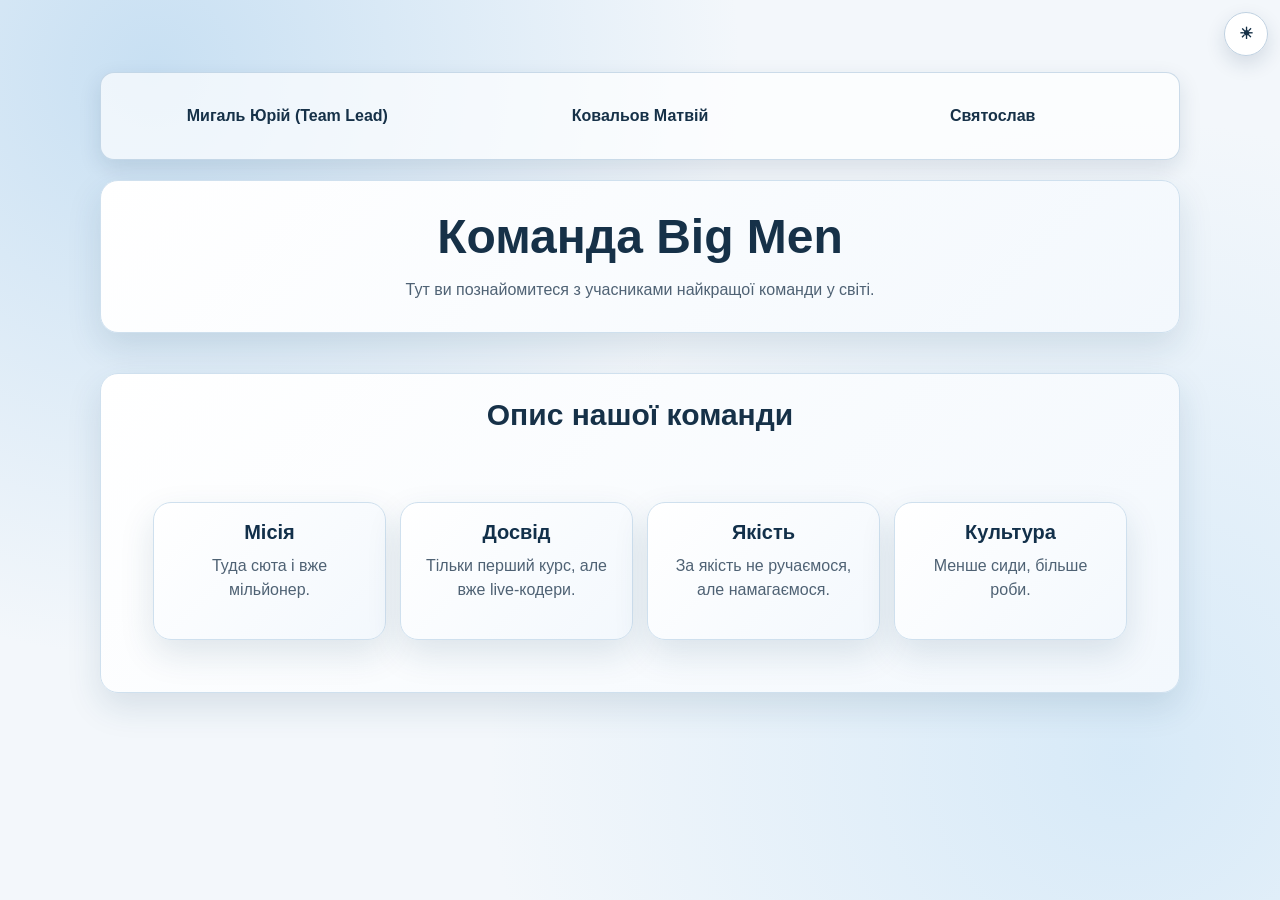
==== commit 75da5c71: "Доповнення і повернення index" ====
--- a/index.html
+++ b/index.html
@@ -47,4 +47,4 @@
     </main>
     <script src="script.js"></script>
 </body>
-</html>
+</html>
--- a/style.css
+++ b/style.css
@@ -230,7 +230,7 @@
 
 body:not(.home-page) {
     padding:
-        calc(28px + env(safe-area-inset-top, 0px))
+        calc(64px + env(safe-area-inset-top, 0px))
         calc(20px + env(safe-area-inset-right, 0px))
         calc(28px + env(safe-area-inset-bottom, 0px))
         calc(20px + env(safe-area-inset-left, 0px));
@@ -263,7 +263,7 @@
 /* Головна сторінка: перемикач світлої/темної теми через JavaScript */
 .home-page {
     padding:
-        calc(28px + env(safe-area-inset-top, 0px))
+        calc(72px + env(safe-area-inset-top, 0px))
         calc(20px + env(safe-area-inset-right, 0px))
         calc(28px + env(safe-area-inset-bottom, 0px))
         calc(20px + env(safe-area-inset-left, 0px));
@@ -391,3 +391,11 @@
         padding: 18px;
     }
 }
+
+/* Зменшений рух — вимкнути переходи для інтерактивних елементів */
+@media (prefers-reduced-motion: reduce) {
+    .site-nav a,
+    .home-theme-toggle-button {
+        transition: none;
+    }
+}
